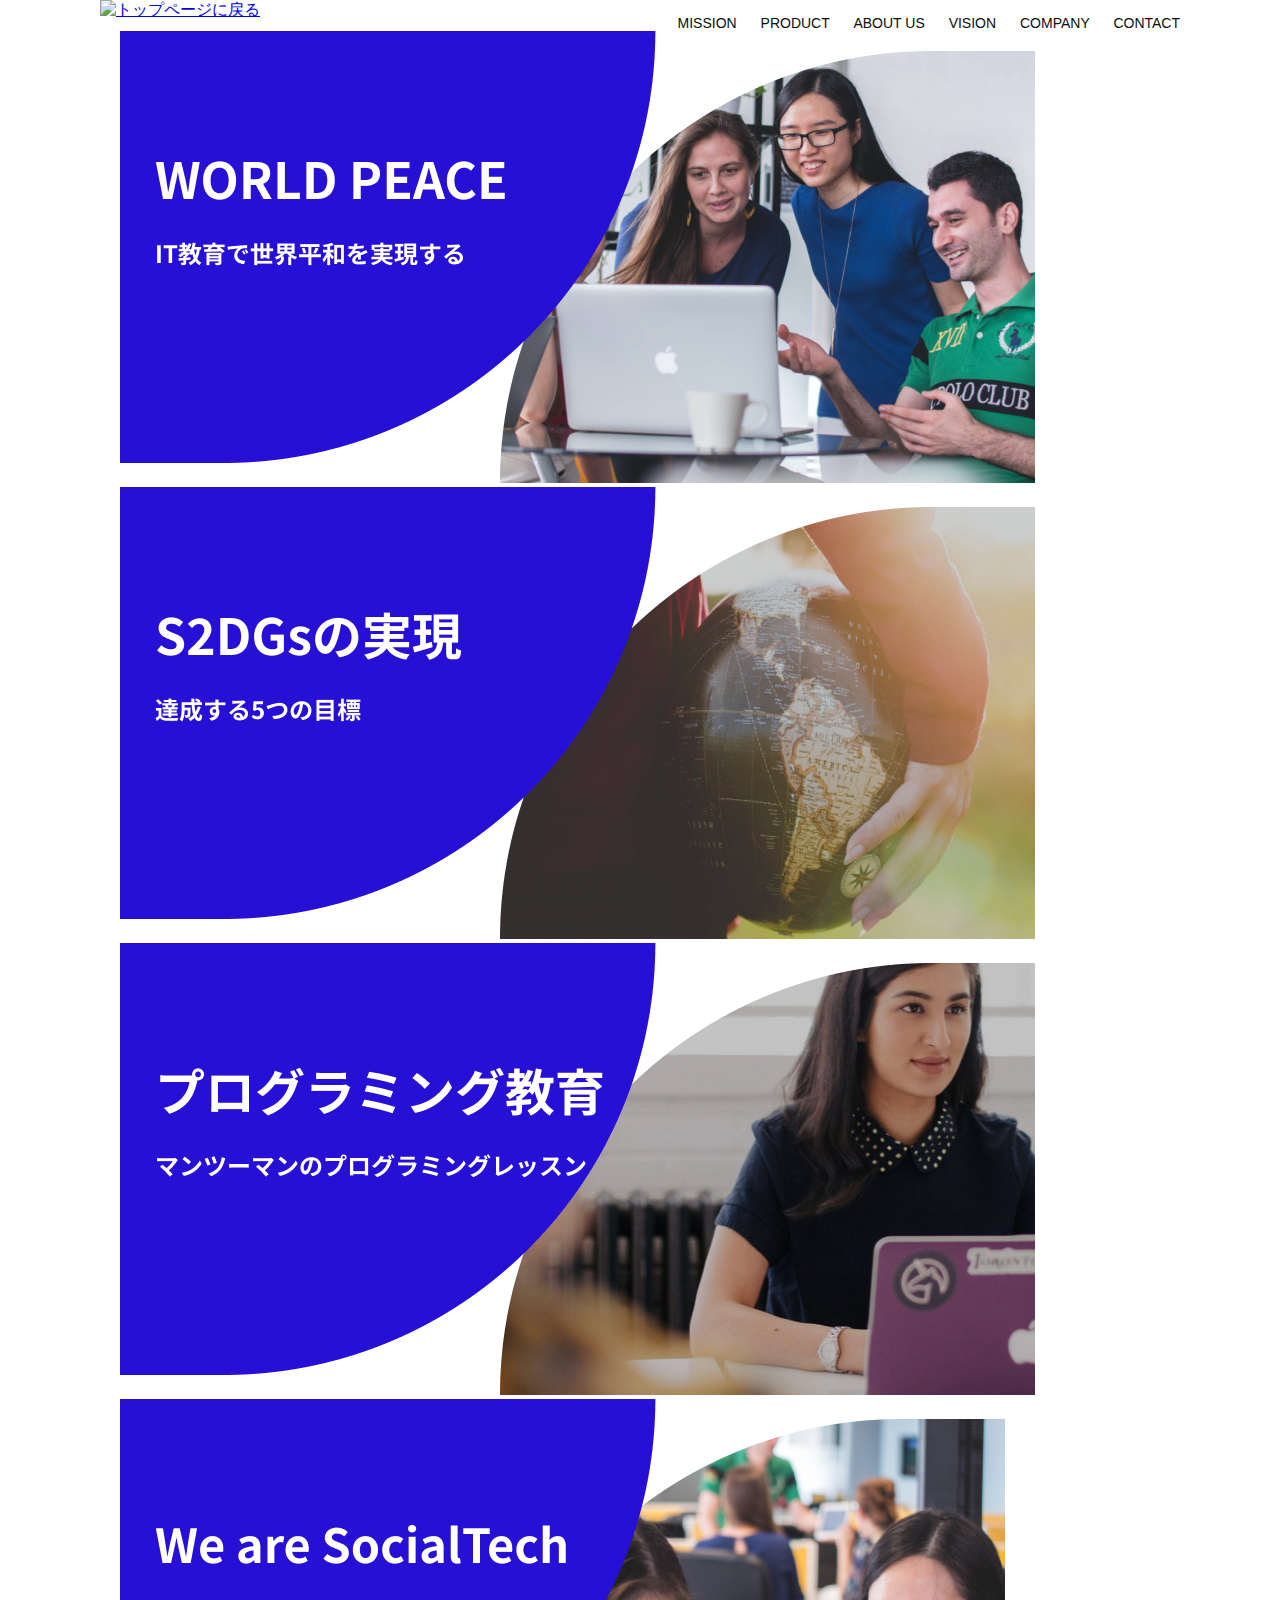
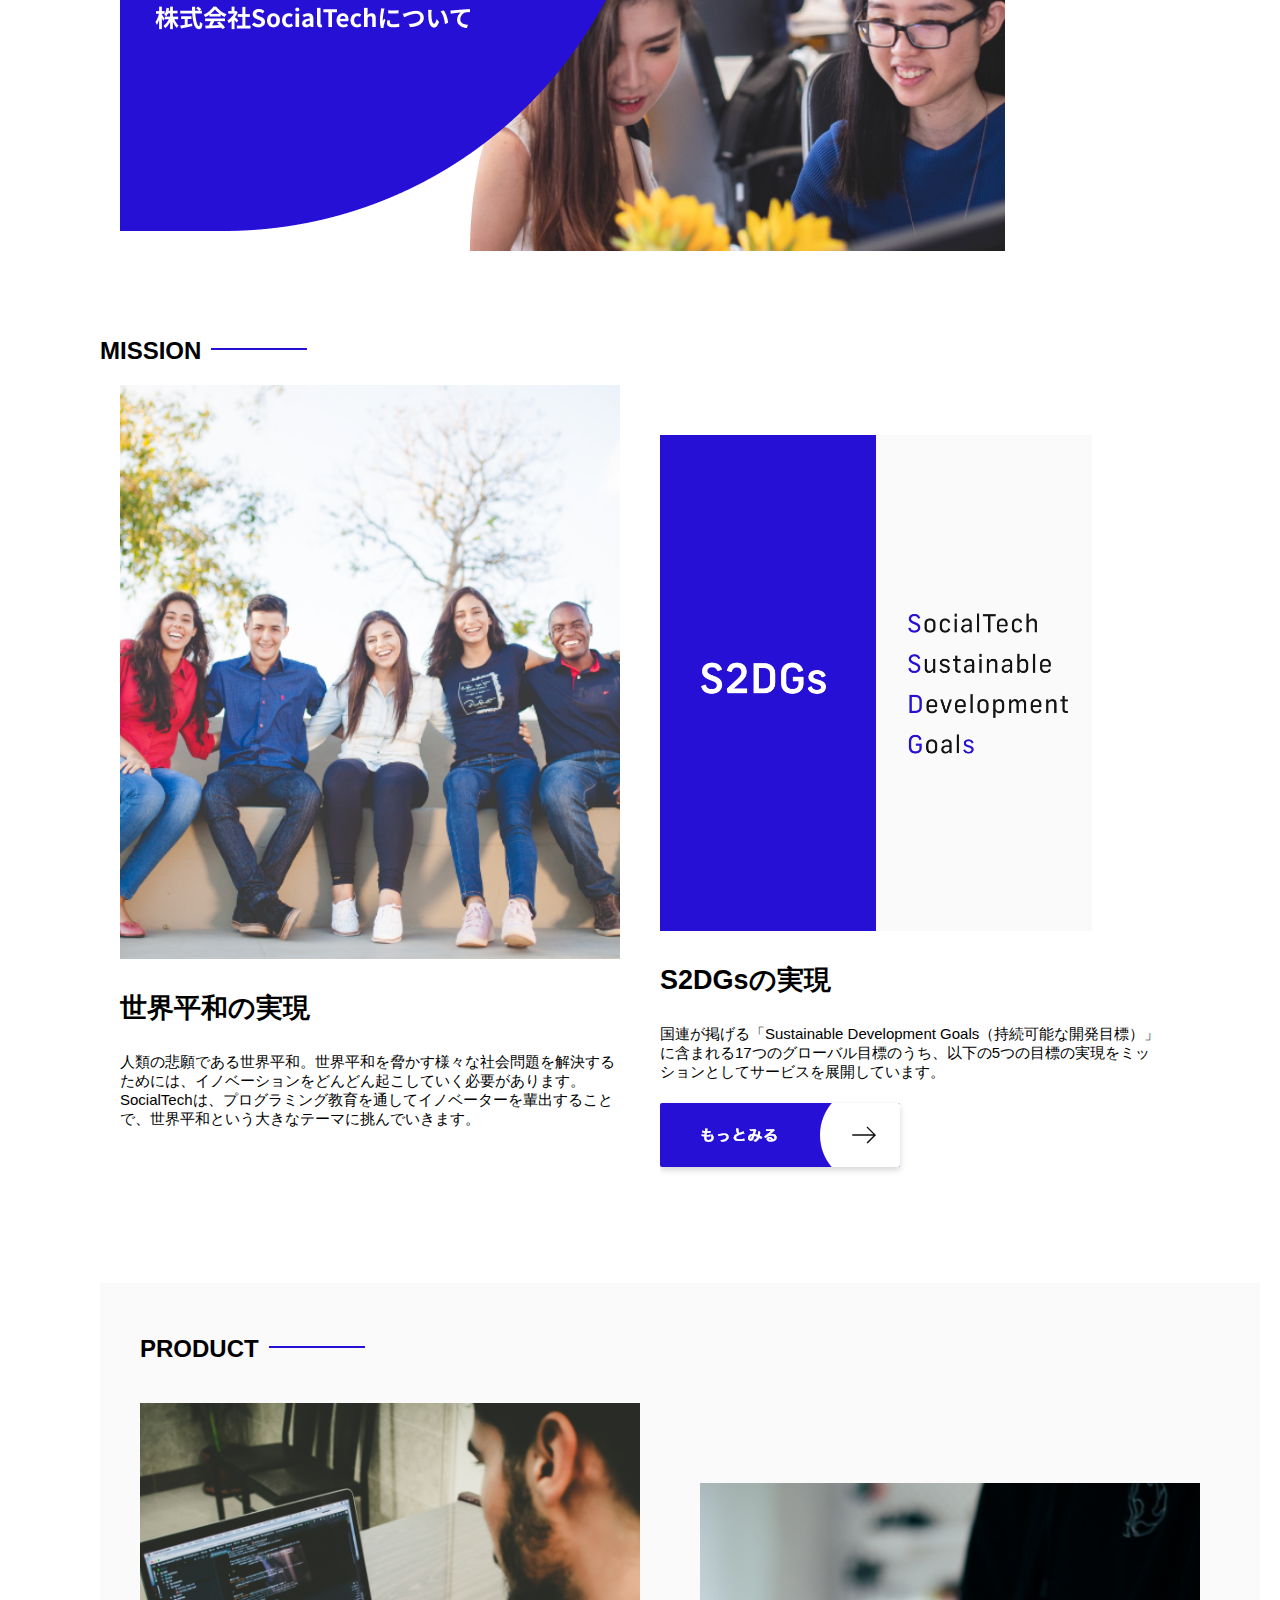
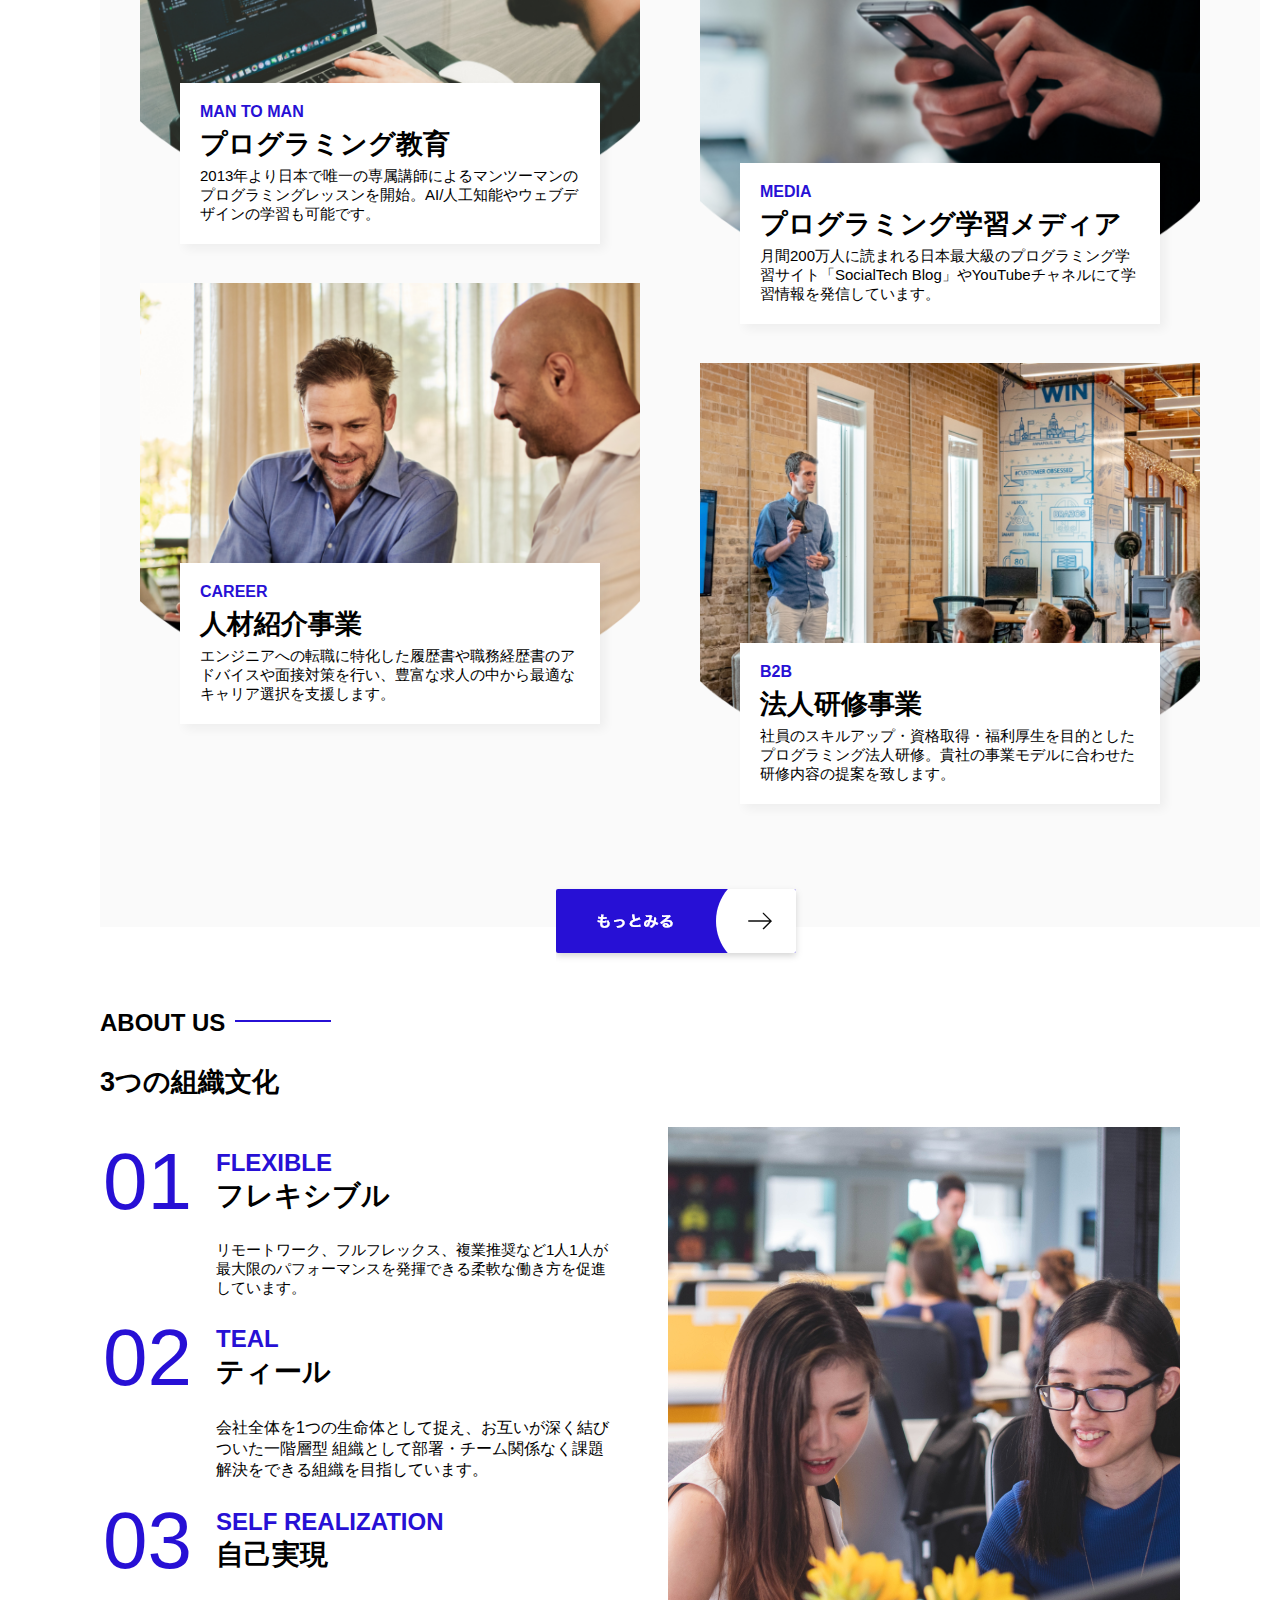
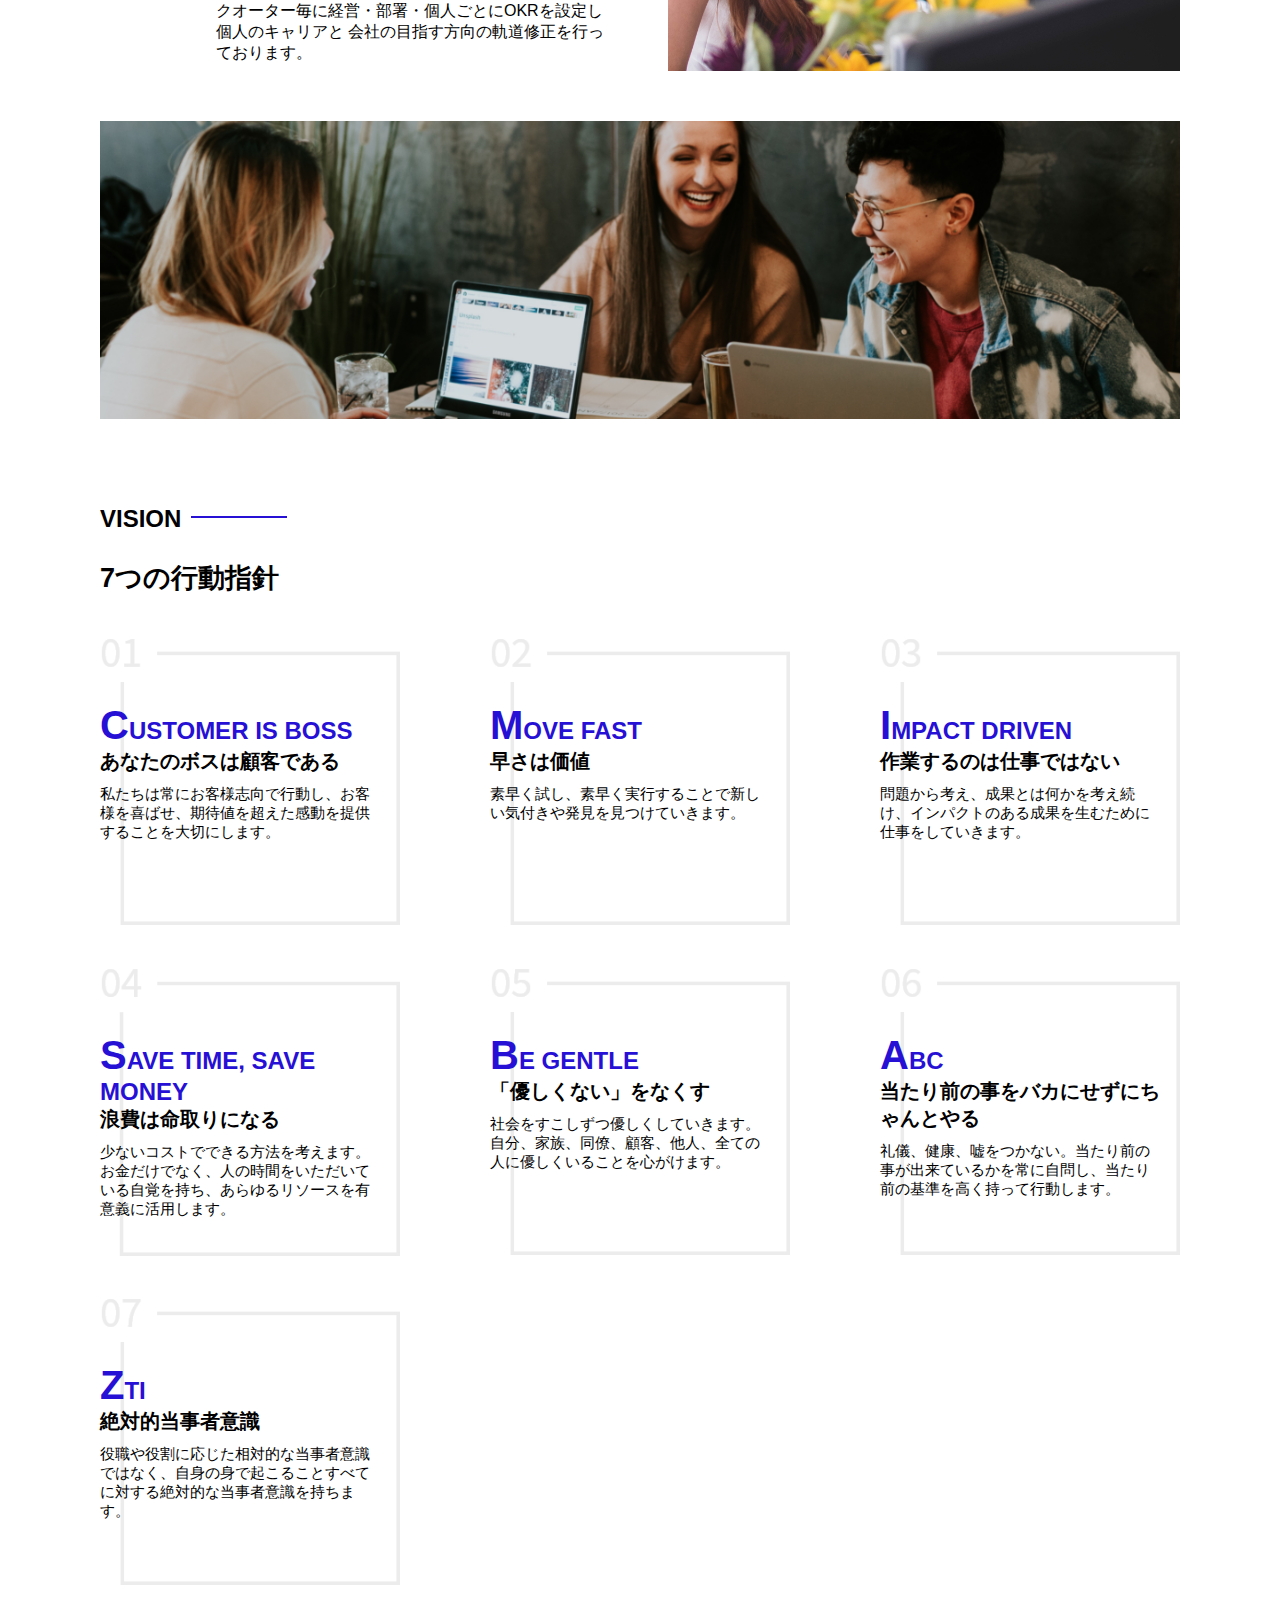
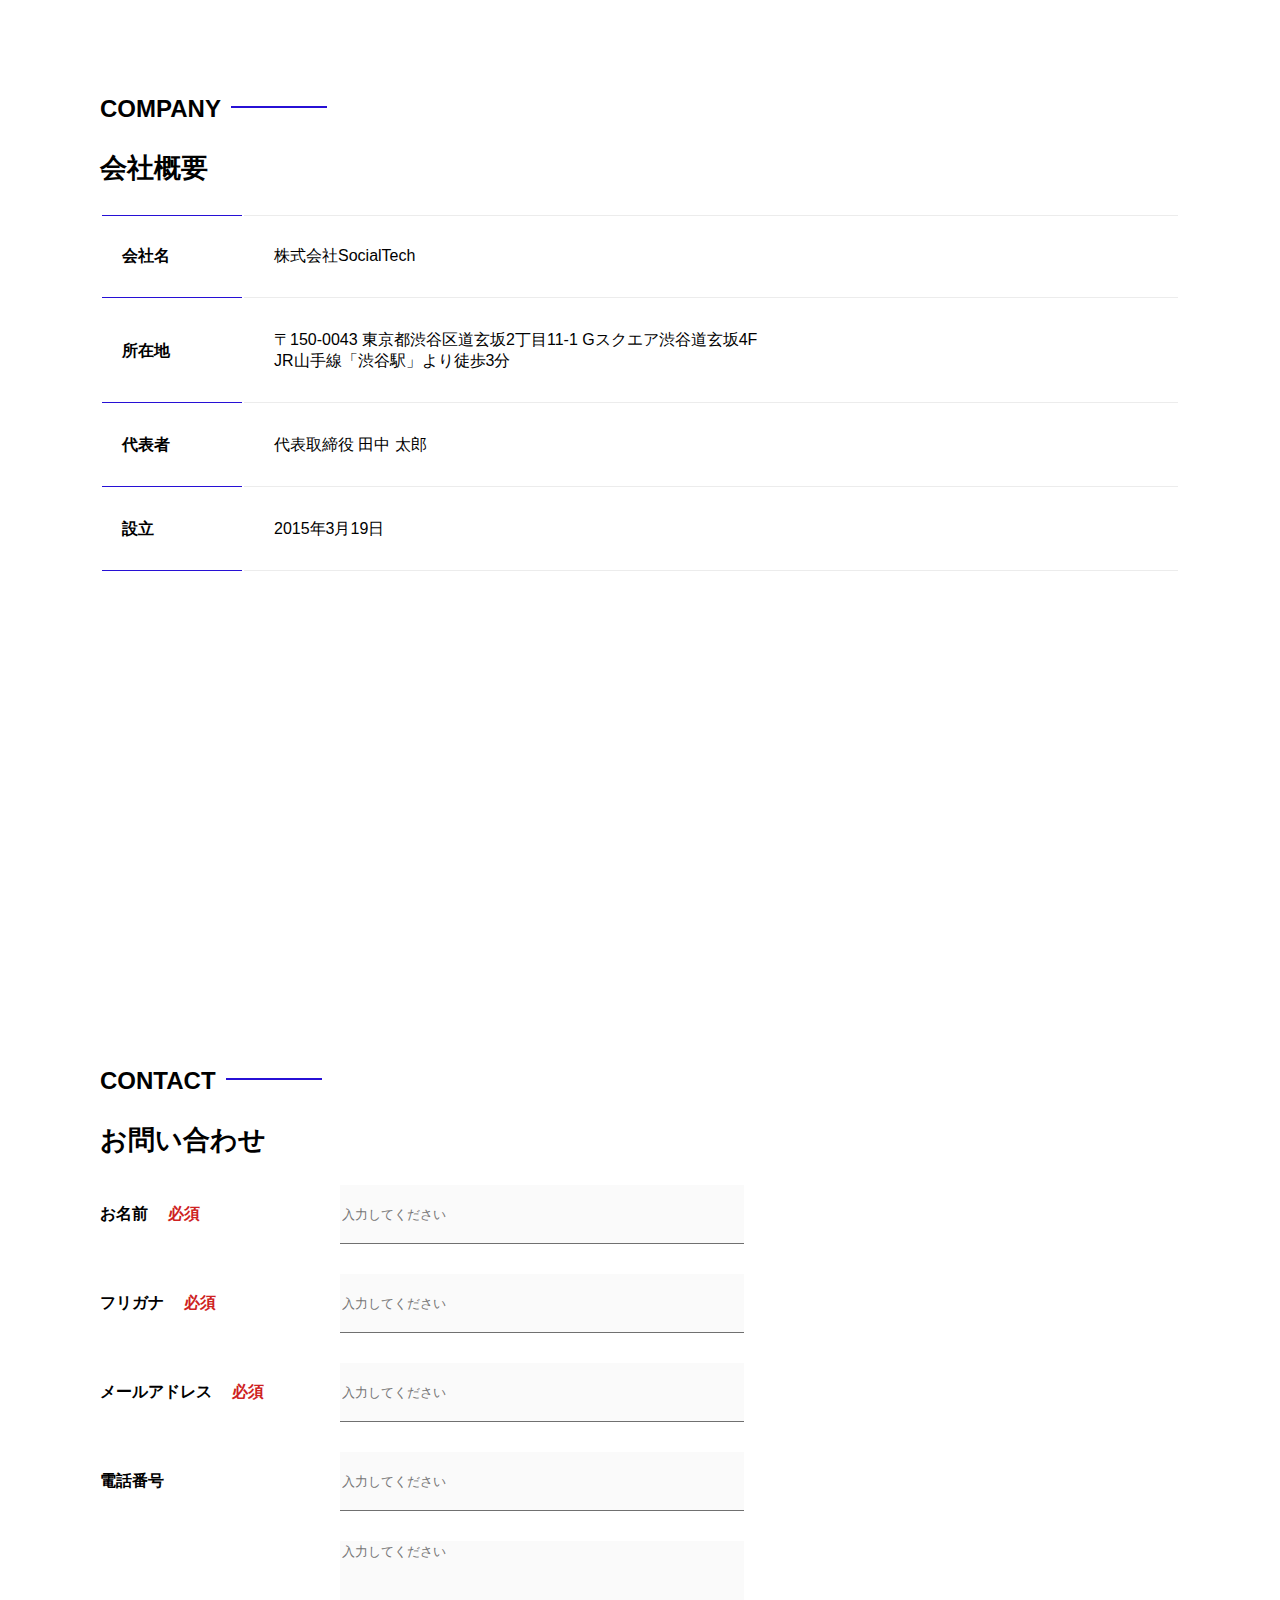
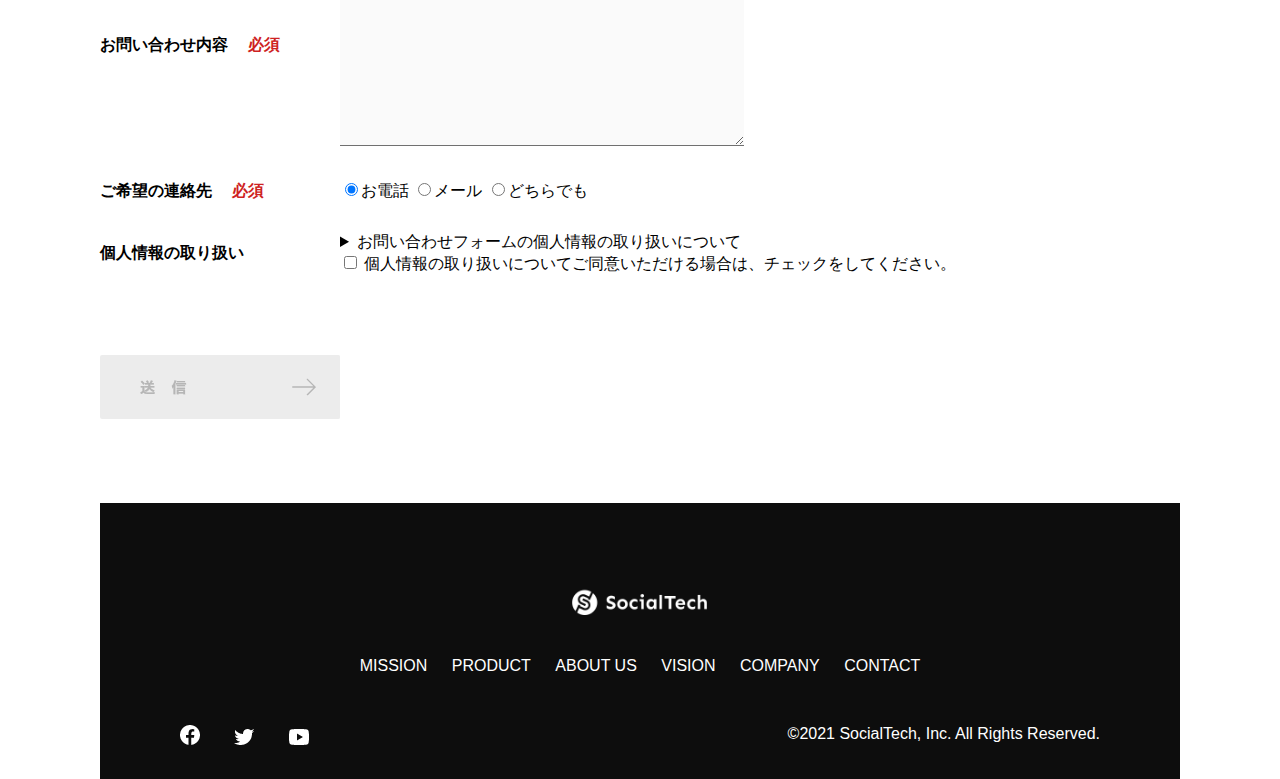
==== kadai_005/index.html @ 35e0bd0d "Add files via upload" ====
<!DOCTYPE html>
<html>

<head>
    <title>SocialTech</title>
    <meta charset="utf-8">
    <meta description="SocialTechはEdTech業界のリーディングカンパニーを目指します。">
    <meta name="viewport" content="width=device-width, initial-scale=1.0">
    <link rel="stylesheet" href="style.css">

    <!-- Add the slick-theme.css if you want default styling -->
    <link rel="stylesheet" type="text/css" href="//cdn.jsdelivr.net/npm/slick-carousel@1.8.1/slick/slick.css"/>
    <!-- Add the slick-theme.css if you want default styling -->
    <link rel="stylesheet" type="text/css" href="//cdn.jsdelivr.net/npm/slick-carousel@1.8.1/slick/slick-theme.css"/>
</head>

<body>
    <!-- ヘッダー -->
    <header>
        <!-- ロゴ -->
        <a href="index.html" id="logo"><img src="images/logo.png" alt="トップページに戻る"></a>

        <!-- PC用ナビゲーション -->
        <nav id="nav-pc">
            <a href="mission.html">MISSION</a>
            <a href="product.html">PRODUCT</a>
            <a href="index.html#aboutus">ABOUT US</a>
            <a href="index.html#vision">VISION</a>
            <a href="index.html#company">COMPANY</a>
            <a href="index.html#contact">CONTACT</a>
        </nav>

        <!-- スマホ用メニューボタン -->
        <img id="menu-sp" src="images/button-menu.png" alt="ナビゲーションを開く"
            onclick="document.getElementById('nav-sp').style.display = 'block'">

        <!-- スマホ用ナビゲーション -->
        <nav id="nav-sp">
            <img id="close" src="images/button-close.png" alt="ナビゲーションを閉じる"
                onclick="document.getElementById('nav-sp').style.display = 'none'">
            <a id="logo-sp" href="index.html" onclick="document.getElementById('nav-sp').style.display = 'none'"><img
                    src="images/logo-sp.png" alt="トップページに戻る"></a>
            <a class="menu" href="mission.html"
                onclick="document.getElementById('nav-sp').style.display = 'none'">MISSION</a>
            <a class="menu" href="product.html"
                onclick="document.getElementById('nav-sp').style.display = 'none'">PRODUCT</a>
            <a class="menu" href="index.html#aboutus"
                onclick="document.getElementById('nav-sp').style.display = 'none'">ABOUT US</a>
            <a class="menu" href="index.html#vision"
                onclick="document.getElementById('nav-sp').style.display = 'none'">VISION</a>
            <a class="menu" href="index.html#company"
                onclick="document.getElementById('nav-sp').style.display = 'none'">COMPANY</a>
            <a class="menu" href="index.html#contact"
                onclick="document.getElementById('nav-sp').style.display = 'none'">CONTACT</a>
            <div id="sns">
                <a href="https://www.facebook.com/sejuku2013"><img src="images/button-facebook.png"
                        alt="Facebookのリンク"></a>
                <a href="https://twitter.com/samuraijuku"><img src="images/button-twitter.png" alt="Twitterのリンク"></a>
                <a href="https://www.youtube.com/channel/UCCFOQO5aDK0xXam4cUQXT8g"><img src="images/button-youtube.png"
                        alt="YouTubeのリンク"></a>
            </div>
        </nav>
    </header>
    <main>
        <article>
            <!-- メインビジュアル -->
            <section id="carousel-section">
                <div class="carousel">
                    <div>
                        <a href="index.html">
                        <img class="carouselImg" src="images/carousel1.png">
                        </a>
                    </div>
                    <div>
                        <a href="mission.html">
                        <img class="carouselImg" src="images/carousel2.png">
                        </a>
                    </div>
                    <div>
                        <a href="product.html">
                        <img class="carouselImg" src="images/carousel3.png">
                        </a>
                    </div>
                    <div>
                        <a href="index.html#company">
                        <img class="carouselImg" src="images/carousel4.png">
                        </a>
                    </div>
            </section>
            <section id="mission">
                <h2 class="index-h2">MISSION</h2>
                <div id="mission-flex">
                    <div>
                        <img id="mission-photo" src="images/index/index-mission.png" alt="屋外のベンチで写真を撮影する多国籍の仲間たち">
                        <h3>世界平和の実現</h3>
                        <p>
                            人類の悲願である世界平和。世界平和を脅かす様々な社会問題を解決するためには、イノベーションをどんどん起こしていく必要があります。SocialTechは、プログラミング教育を通してイノベーターを輩出することで、世界平和という大きなテーマに挑んでいきます。
                        </p>
                    </div>
                    <div>
                        <img id="s2dgs" src="images/index/s2dgs.png" alt="S2DGs">
                        <h3>S2DGsの実現</h3>
                        <p>国連が掲げる「Sustainable Development
                            Goals（持続可能な開発目標）」に含まれる17つのグローバル目標のうち、以下の5つの目標の実現をミッションとしてサービスを展開しています。</p>
                        <a href="mission.html">
                            <img class="button-more" src="images/button-more.png" alt="もっとみる">
                        </a>
                    </div>
                </div>
            </section>
            <!-- プロダクト -->
            <section id="product">
                <h2 class="index-h2">PRODUCT</h2>
                <div>
                    <div id="product-left">
                        <div>
                            <img class="product-photo" src="images/index/index-mantoman.png" alt="PCでコードを書く男性">
                            <div class="product-explain">
                                <span>MAN TO MAN</span>
                                <h3>プログラミング教育</h3>
                                <p>2013年より日本で唯一の専属講師によるマンツーマンのプログラミングレッスンを開始。AI/人工知能やウェブデザインの学習も可能です。</p>
                            </div>
                        </div>
                        <div>
                            <img class="product-photo" src="images/index/index-career.png" alt="笑顔で話し合う2人の男性">
                            <div class="product-explain">
                                <span>CAREER</span>
                                <h3>人材紹介事業</h3>
                                <p>エンジニアへの転職に特化した履歴書や職務経歴書のアドバイスや面接対策を行い、豊富な求人の中から最適なキャリア選択を支援します。</p>
                            </div>
                        </div>
                    </div>
                    <div id="product-right">
                        <div>
                            <img class="product-photo" src="images/index/index-media.png" alt="スマートフォンを操作する人">
                            <div class="product-explain">
                                <span>MEDIA</span>
                                <h3>プログラミング学習メディア</h3>
                                <p>月間200万人に読まれる日本最大級のプログラミング学習サイト「SocialTech
                                    Blog」やYouTubeチャネルにて学習情報を発信しています。</p>
                            </div>
                        </div>
                        <div>
                            <img class="product-photo" src="images/index/index-b2b.png" alt="講演中の男性とそれを聴く人々">
                            <div class="product-explain">
                                <span>B2B</span>
                                <h3>法人研修事業</h3>
                                <p>社員のスキルアップ・資格取得・福利厚生を目的としたプログラミング法人研修。貴社の事業モデルに合わせた研修内容の提案を致します。</p>
                            </div>
                        </div>
                    </div>
                </div>
                <div>
                    <a id="product-more" href="product.html">
                        <img class="button-more" src="images/button-more.png" alt="もっとみる">
                    </a>
                </div>
            </section>
            <!-- ABOUT US -->
            <section id="aboutus">
                <h2 class="index-h2">ABOUT US</h2>
                <h3>3つの組織文化</h3>
                <div>
                    <table class="culture-table">
                        <tr>
                            <td>
                                <span class="culture-num">01</span>
                            </td>
                            <td>
                                <span class="culture-en">FLEXIBLE</span>
                                <span class="culture-jp">フレキシブル</span>
                            </td>
                        </tr>
                        <tr>
                            <td>
                            </td>
                            <td>
                                <p class="culture-description">
                                    リモートワーク、フルフレックス、複業推奨など1人1人が最大限のパフォーマンスを発揮できる柔軟な働き方を促進しています。
                                </p>
                            </td>
                        </tr>
                        <tr>
                            <td>
                                <span class="culture-num">02</span>
                            </td>
                            <td>
                                <span class="culture-en">TEAL</span>
                                <span class="culture-jp">ティール</span>
                            </td>
                        </tr>
                        <tr>
                            <td></td>
                            <td>
                                会社全体を1つの生命体として捉え、お互いが深く結びついた一階層型
                                組織として部署・チーム関係なく課題解決をできる組織を目指しています。
                            </td>
                        </tr>
                        <tr>
                            <td>
                                <span class="culture-num">03</span>
                            </td>
                            <td>
                                <span class="culture-en">SELF REALIZATION</span>
                                <span class="culture-jp">自己実現</span>
                            </td>
                        </tr>
                        <td>
                        </td>
                        <td>
                            クオーター毎に経営・部署・個人ごとにOKRを設定し個人のキャリアと
                            会社の目指す方向の軌道修正を行っております。
                        </td>
                    </table>
                    <img class="culture-img" src="images/index/index-aboutus1.png" alt="笑顔で話し合う2人の女性">
                </div>
                <img class="culture-img2" src="images/index/index-aboutus2.png" alt="笑顔で話し合う3人の男女">
            </section>
            <!-- VISION -->
            <section id="vision">
                <h2 class="index-h2">VISION</h2>
                <h3>7つの行動指針</h3>
                <div>
                    <div class="vision-box">
                        <img src="images/index/vision-01.png" alt="01">
                        <span>
                            <h4>CUSTOMER IS BOSS</h4>
                            <h5>あなたのボスは顧客である</h5>
                            <p>私たちは常にお客様志向で行動し、お客様を喜ばせ、期待値を超えた感動を提供することを大切にします。</p>
                        </span>
                    </div>
                    <div class="vision-box">
                        <img src="images/index/vision-02.png" alt="02">
                        <span>
                            <h4>MOVE FAST</h4>
                            <h5>早さは価値</h5>
                            <p>素早く試し、素早く実行することで新しい気付きや発見を見つけていきます。</p>
                        </span>
                    </div>
                    <div class="vision-box">
                        <img src="images/index/vision-03.png" alt="03">
                        <span>
                            <h4>IMPACT DRIVEN</h4>
                            <h5>作業するのは仕事ではない</h5>
                            <p>問題から考え、成果とは何かを考え続け、インパクトのある成果を生むために仕事をしていきます。</p>
                        </span>
                    </div>
                    <div class="vision-box">
                        <img src="images/index//vision-04.png" alt="04">
                        <span>
                            <h4>SAVE TIME, SAVE MONEY</h4>
                            <h5>浪費は命取りになる</h5>
                            <p>少ないコストでできる方法を考えます。お金だけでなく、人の時間をいただいている自覚を持ち、あらゆるリソースを有意義に活用します。</p>
                        </span>

                    </div>
                    <div class="vision-box">
                        <img src="images/index/vision-05.png" alt="05">
                        <span>
                            <h4>BE GENTLE</h4>
                            <h5>「優しくない」をなくす</h5>
                            <p>社会をすこしずつ優しくしていきます。自分、家族、同僚、顧客、他人、全ての人に優しくいることを心がけます。</p>
                        </span>
                    </div>
                    <div class="vision-box">
                        <img src="images/index/vision-06.png" alt="06">
                        <span>
                            <h4>ABC</h4>
                            <h5>当たり前の事をバカにせずにちゃんとやる</h5>
                            <p>礼儀、健康、嘘をつかない。当たり前の事が出来ているかを常に自問し、当たり前の基準を高く持って行動します。</p>
                        </span>
                    </div>
                    <div class="vision-box">
                        <img src="images/index/vision-07.png" alt="07">
                        <span>
                            <h4>ZTI</h4>
                            <h5>絶対的当事者意識</h5>
                            <p>役職や役割に応じた相対的な当事者意識ではなく、自身の身で起こることすべてに対する絶対的な当事者意識を持ちます。</p>
                        </span>
                    </div>
                </div>
            </section>
            <!-- COMPANY -->
            <section id="company">
                <h2 class="index-h2">COMPANY</h2>
                <h3>会社概要</h3>
                <table id="company-table">
                    <tr>
                        <th class="tableheader-first">会社名</th>
                        <td class="cell-first">株式会社SocialTech</td>
                    </tr>
                    <tr>
                        <th class="tableheader">所在地</th>
                        <td class="cell">〒150-0043 東京都渋谷区道玄坂2丁目11-1 Gスクエア渋谷道玄坂4F<br>JR山手線「渋谷駅」より徒歩3分</td>
                    </tr>
                    <tr>
                        <th class="tableheader">代表者</th>
                        <td class="cell">代表取締役 田中 太郎</td>
                    </tr>
                    <tr>
                        <th class="tableheader">設立</th>
                        <td class="cell">2015年3月19日</td>
                    </tr>
                </table>
                <iframe
                    src="https://www.google.com/maps/embed?pb=!1m18!1m12!1m3!1d3241.7759544892483!2d139.69399665123464!3d35.65789123876098!2m3!1f0!2f0!3f0!3m2!1i1024!2i768!4f13.1!3m3!1m2!1s0x60188caa0042e8d1%3A0xba130bea826a7aa2!2z44CSMTUwLTAwNDMg5p2x5Lqs6YO95riL6LC35Yy66YGT546E5Z2C77yS5LiB55uu77yR77yR4oiS77yR!5e0!3m2!1sja!2sjp!4v1636872991912!5m2!1sja!2sjp"
                    style="border:0;" allowfullscreen="" loading="lazy">
                </iframe>
            </section>
            <!-- お問い合わせフォーム -->
            <section id="contact">
                <h2 class="index-h2">CONTACT</h2>
                <h3>お問い合わせ</h3>
                <!-- STATIC FORMSのフォームタグ -->
                <form id="form">
                    <input type="text" name="honeypot" style="display:none">
                    <!-- STATIC FORMSのアクセスキー -->
                    <input type="hidden" name="accessKey" value="d29ca31f-d888-44c3-9074-99ca36ebc08d">
                    <!--メールのタイトル-->
                    <input type="hidden" name="subject" value="お問い合わせフォーム">
                    <!--送信先のメールアドレスをvalueに設定する-->
                    <input type="hidden" name="replyTo" value="">
                    <!--redirectToのURLは公開後ののURLへリンクする-->
                    <input type="hidden" name="redirectTo" value="">

                    <div>
                        <div class="contact-heading">
                            <label class="contact-label">お名前<span class="contact-span">必須</span></label>
                        </div>
                        <div class="contact-form">
                            <input id="name" type="text" name="name" placeholder="入力してください" class="contact-textbox">
                        </div>
                    </div>
                    <div>
                        <div class="contact-heading">
                            <label class="contact-label">フリガナ<span class="contact-span">必須</span></label>
                        </div>
                        <div>
                            <input id="furigana" type="text" name="hurigana" placeholder="入力してください" class="contact-textbox">
                        </div>
                    </div>
                    <div>
                        <div class="contact-heading">
                            <label class="contact-label">メールアドレス<span class="contact-span">必須</span></label>
                        </div>
                        <div>
                            <input id="email" type="text" name="email" placeholder="入力してください" class="contact-textbox">
                        </div>
                    </div>
                    <div>
                        <div class="contact-heading">
                            <label class="contact-label">電話番号</label>
                        </div>
                        <div>
                            <input id="tel" type="text" name="tel" placeholder="入力してください" class="contact-textbox">
                        </div>
                    </div>
                    <div>
                        <div class="contact-heading">
                            <label class="contact-label">お問い合わせ内容<span class="contact-span">必須</span></label>
                        </div>
                        <div>
                            <textarea id="message" class="contact-textarea " placeholder="入力してください" name="message"></textarea>
                        </div>
                    </div>
                    <div>
                        <div class="contact-heading">
                            <label class="contact-label">ご希望の連絡先<span class="contact-span">必須</span></label>
                        </div>
                        <div>
                            <input class="radiobutton" type="radio" value="tel" name="contact"
                                checked><label>お電話</label>
                            <input class="radiobutton" type="radio" value="mail" name="contact"><label>メール</label>
                            <input class="radiobutton" type="radio" value="both" name="contact"><label>どちらでも</label>
                        </div>
                    </div>
                    <div>
                        <div class="contact-heading">
                            <label class="contact-label">個人情報の取り扱い</label>
                        </div>
                        <div>
                            <details>
                                <summary>お問い合わせフォームの個人情報の取り扱いについて</summary>
                                <div>
                                    <span>１．組織の名称又は氏名</span><br>
                                    株式会社SocialTech<br><br>
                                    <span>２．個人情報保護管理者（若しくはその代理人）の氏名又は職名、所属及び連絡先
                                        鈴木 一郎 コーポレート部</span><br>
                                    メールアドレス：support@socialtech.net<br>
                                    TEL：03-xxxx-xxxx<br>
                                    <span>３．個人情報の利用目的</span><br>
                                    ・本サービス及び本サービスに関連する情報の提供又はそれらに関する連絡のため<br>
                                    ・ユーザーの本人確認のため<br>
                                    ・当社サービスのご案内のため<br>
                                    ・当社の商品等の広告または宣伝（電子メールによるものを含むものとします。）<br><br>
                                    <span>４．個人情報の取り扱い業務の委託</span><br>
                                    個人情報の取扱業務の全部または一部を外部に業務委託する場合があります。<br>
                                    その際、弊社は、個人情報を適切に保護できる管理体制を敷き実行していることを条件として<br>
                                    委託先を厳選したうえで、機密保持契約を委託先と締結し、お客様の個人情報を厳密に管理させます。<br><br>
                                    <span>５．個人情報の開示等の請求</span><br>
                                    お客様は、弊社に対してご自身の個人情報の開示等（利用目的の通知、開示、内容の訂正・追加・削除、利用の停止または消去、第三者への提供の停止）に関して、当社問合わせ窓口に申し出ることができます。<br>
                                    その際、弊社はお客様ご本人を確認させていただいたうえで、合理的な期間内に対応いたします。<br><br>
                                    なお、個人情報に関する弊社問合わせ先は、次の通りです。<br><br>
                                    株式会社SocialTech　個人情報問合せ窓口<br>
                                    〒150-0043　東京都渋谷区道玄坂2丁目11-1 Ｇスクエア渋谷道玄坂 4F<br>
                                    メールアドレス：support@socialtech.net　TEL：03-xxxx-xxxx<br><br>
                                    <span>６．個人情報を提供されることの任意性について</span><br><br>
                                    お客様がご自身の個人情報を弊社に提供されるか否かは、お客様のご判断によりますが、もしご提供されない場合には、適切なサービスが提供できない場合がありますので予めご了承ください。
                                </div>
                            </details>
                            <input id="agree" type="checkbox" name="agree">
                            <span>個人情報の取り扱いについてご同意いただける場合は、チェックをしてください。</span>
                        </div>
                    </div>
                    <input id="submit" type="image" src="images/button-submit.png" alt="送信する">
                </form>
            </section>
        </article>
        <footer>
            <div id="footer-logo">
                <img src="images/logo-sp.png" alt="SocialTech">
            </div>
            <div id="footer-link">
                <a href="mission.html">MISSION</a>
                <a href="product.html">PRODUCT</a>
                <a href="index.html#aboutus">ABOUT US</a>
                <a href="index.html#vision">VISION</a>
                <a href="index.html#company">COMPANY</a>
                <a href="index.html#contact">CONTACT</a>
            </div>
            <div id="sns-footer">
                <a href="https://www.facebook.com/sejuku2013"><img src="images/button-facebook.png"
                        alt="Facebookのリンク"></a>
                <a href="https://twitter.com/samuraijuku"><img src="images/button-twitter.png" alt="Twitterのリンク"></a>
                <a href="https://www.youtube.com/channel/UCCFOQO5aDK0xXam4cUQXT8g"><img src="images/button-youtube.png"
                        alt="YouTubeのリンク"></a>
                <span id="copyright">&copy;2021 SocialTech, Inc. All Rights Reserved. </span>
            </div>
        </footer>
    </main>
    <script src="https://code.jquery.com/jquery-3.7.1.min.js" integrity="sha256-/JqT3SQfawRcv/BIHPThkBvs0OEvtFFmqPF/lYI/Cxo=" crossorigin="anonymous"></script>
    <!--a link of slick to the JavaScript-->
    <script type="text/javascript" src="//cdn.jsdelivr.net/npm/slick-carousel@1.8.1/slick/slick.min.js"></script>
    <script src="scripts.js"></script>
</body>

</html>
---- kadai_005/style.css ----
/* PC、スマホ共通スタイル */
body {
    font-family: "Source Sans Pro", "Hiragino Kaku Gothic ProN", Meiryo, Arial,
        sans-serif;
}

p {
    font-size: 15px;
}

.arrow-right {
    color: #2710d5;
}

#submit {
    margin-top: 50px;
}

/*================
 PC用のスタイル
=================*/
@media screen and (min-width: 768px) {

    /*setting for carousel-PC===*/
    .carousel {
        width: 885ps;
        margin-left: 20px;
    }
    .carousel {
        widthImg: 885px;

    }
    /* 横幅設定 */
    body {
        max-width: 1080px;
        min-width: 900px;
        margin: 0 auto 0 auto;
    }

    /* ヘッダー */
    header {
        display: flex;
        justify-content: space-between;
    }

    /* ナビゲーションのレイアウト */
    #nav-pc {
        text-align: right;
        font-size: 14px;
        padding-top: 15px;
    }

    /* ナビゲーションのリンクの装飾設定 */
    #nav-pc > a {
        text-decoration: none;
        margin-left: 20px;
    }
    #nav-pc > a:link {
        color: #0d0d0d;
    }
    #nav-pc > a:visited {
        color: #0d0d0d;
    }
    #nav-pc > a:hover {
        color: #0d0d0d;
        text-decoration: underline;
    }
    #nav-pc > a:active {
        color: #0d0d0d;
    }

    /* スマホ用ナビを非表示 */
    #nav-sp,
    #menu-sp {
        display: none;
    }

    /* メインビジュアル*/
    #main-visual {
        position: relative;
        height: 400px;
    }
    #main-message {
        position: absolute;
        top: 0;
        left: 0;
        background-color: #2710d5;
        color: #ffffff;
        border-radius: 0 0 476px 0;
        max-width: 620px;
        height: 100%;
        width: 100%;
        z-index: 11;
    }
    #main-message > h1 {
        font-size: 60px;
        font-weight: bold;
        margin: 100px 0 0 50px;
    }

    #main-message > p {
        font-size: 28px;
        margin: 0 0 0 50px;
    }
    #main-visual > img {
        max-width: 620px;
        border-radius: 476px 0 0 0;
        position: absolute;
        top: 0;
        right: 0;
        z-index: 10;
    }

    /*見出し*/
    h2 {
        margin: 40px 0 0 0;
    }

    h2::after {
        content: url("images/line.png");
        margin-left: 10px;
    }

    h3 {
        font-size: 27px;
    }

    /* ミッション */
    #mission {
        margin: 80px auto 80px auto;
        width: 100%;
    }

    #mission-flex {
        width: 100%;
        display: flex;
    }

    #mission-flex > div {
        width: 50%;
        margin: 20px;
    }

    #mission-photo {
        width: 100%;
    }

    #s2dgs {
        margin-top: 50px;
    }

    /* プロダクト */
    #product {
        background-color: #fafafa;
        width: 100%;
        margin: 80px 0 80px 0;
        padding: 10px 40px 0px 40px;
    }

    /* 外枠 */
    #product > div {
        margin-top: 40px;
        display: flex;
    }

    /* 左のカラム */
    #product-left {
        width: 50%;
        margin-right: 20px;
    }

    /* 右のカラム */
    #product-right {
        width: 50%;
        margin-left: 20px;
        margin-top: 80px;
    }

    /* 写真＋説明の枠 */
    #product-left > div {
        position: relative;
        height: 480px;
        margin-right: 20px;
    }
    #product-right > div {
        position: relative;
        height: 480px;
        margin-right: 20px;
    }

    /* 写真*/
    .product-photo {
        width: 100%;
    }

    /* 説明文の枠 */
    .product-explain {
        background-color: #ffffff;
        position: absolute;
        left: 0;
        top: 280px;
        margin: 0 40px 0 40px;
        padding: 20px;
        box-shadow: 5px 5px 10px rgba(0, 0, 0, 0.05);
    }

    /* 説明文の英語 */
    .product-explain > span {
        color: #2710d5;
        font-weight: bold;
        font-size: 16px;
        margin: 0px;
    }

    /* 説明文の見出し */
    .product-explain > h3 {
        margin: 5px 0 5px 0;
    }

    /* 説明文 */
    .product-explain > p {
        margin: 0;
    }

    /* もっと見るボタン */
    #product-more {
        margin: 0 auto -42px auto;
    }

    /* ABOUT US */
    #aboutus {
        margin: 80px auto 80px auto;
    }

    /* ３つの組織文化と写真を入れる枠 */
    #aboutus > div {
        display: flex;
    }

    /* 写真 */
    .culture-img {
        width: 100%;
        align-self: flex-start;
    }

    .culture-img2 {
        margin-top: 50px;
        width: 100%;
    }

    /* 3つの組織文化の表 */
    .culture-table {
        margin-right: 50px;
    }

    /* 番号 */
    .culture-num {
        font-size: 80px;
        color: #2710d5;
        margin: 0 20px 0 0;
    }

    /* 組織文化英語 */
    .culture-en {
        color: #2710d5;
        font-weight: bold;
        font-size: 24px;
        display: block;
    }

    /* 組織文化日本語 */
    .culture-jp {
        font-size: 28px;
        font-weight: bold;
    }

    /* 説明文 */
    .culture-description {
        margin: 0;
    }

    /* ビジョン */
    #vision {
        margin: 80px auto 80px auto;
    }

    /* セクション内の外枠*/
    #vision > div {
        width: 100%;
        display: flex;
        justify-content: space-between;
        flex-wrap: wrap;
    }

    /*7つの行動指針の枠*/
    .vision-box {
        width: 300px;
        height: 300px;
        margin-bottom: 30px;
        position: relative;
    }

    .vision-box > img {
        width: 100%;
        height: auto;
        position: absolute;
        top: 0;
        left: 0;
        z-index: 30;
    }

    .vision-box > span {
        position: absolute;
        top: 0;
        left: 0;
        z-index: 31;
        margin-right: 20px;
    }

    .vision-box > span > h4 {
        color: #2710d5;
        font-size: 24px;
        margin: 80px 0 0 0;
    }

    .vision-box > span > h4::first-letter {
        font-size: 40px;
    }

    .vision-box > span > h5 {
        font-size: 20px;
        margin: 0 0 0 0;
    }

    .vision-box > span > p {
        margin: 10px 0 0 0;
    }

    /*会社概要*/
    #company {
        margin: 80px auto 80px auto;
    }

    #company-table {
        width: 100%;
    }

    .tableheader {
        text-align: left;
        padding: 20px;
        border-bottom-color: #2710d5;
        border-bottom-width: 1px;
        border-bottom-style: solid;
        width: 100px;
    }

    .tableheader-first {
        text-align: left;
        padding: 20px;
        border-bottom-color: #2710d5;
        border-bottom-width: 1px;
        border-bottom-style: solid;
        border-top-color: #2710d5;
        border-top-width: 1px;
        border-top-style: solid;
        width: 100px;
    }

    .cell {
        padding: 30px;
        border-bottom-color: #ececec;
        border-bottom-width: 1px;
        border-bottom-style: solid;
    }
    .cell-first {
        padding: 30px;
        border-bottom-color: #ececec;
        border-bottom-width: 1px;
        border-bottom-style: solid;
        border-top-color: #ececec;
        border-top-width: 1px;
        border-top-style: solid;
    }

    #company > iframe {
        width: 100%;
        height: 368px;
        margin-top: 40px;
    }

    /* お問い合わせ */
    #contact {
        margin: 80px auto 80px auto;
    }

    /* 外枠 */
    #contact > form > div {
        display: flex;
        flex-direction: row;
        flex-wrap: wrap;
        padding-bottom: 30px;
    }

    /* 左列　見出し */
    .contact-heading {
        width: 240px;
        align-self: center;
    }
    /* 見出しのラベル */
    .contact-label {
        width: 200px;
        font-weight: bold;
    }
    /* 必須 */
    .contact-span {
        color: #ce2222;
        margin: 0 0 0 20px;
        font-weight: bold;
    }
    /* テキストボックス */
    .contact-textbox {
        border-top: 0px;
        border-left: 0px;
        border-right: 0px;
        border-bottom-width: 1px;
        border-bottom-color: #707070;
        border-style: solid;
        background-color: #fafafa;
        height: 56px;
        width: 400px;
    }

    /* お問い合わせ内容のテキストエリア */
    .contact-textarea {
        border-top: 0px;
        border-left: 0px;
        border-right: 0px;
        border-bottom-width: 1px;
        border-bottom-color: #707070;
        background-color: #fafafa;
        width: 400px;
        height: 200px;
    }

    /* 個人情報の取り扱い */
    details {
        width: 700px;
    }
    details > div {
        background-color: #fafafa;
        padding: 20px;
    }

    details > span {
        font-weight: bold;
    }

    /* フッター */
    footer {
        background-color: #0d0d0d;
        text-align: center;
        padding: 80px 80px 30px 80px;
    }

    #footer-logo {
        margin-bottom: 30px;
    }

    #footer-link {
        margin-bottom: 50px;
    }
    #footer-link > a {
        text-decoration: none;
        margin: 10px;
    }
    #footer-link > a:link {
        color: #ffffff;
    }
    #footer-link > a:visited {
        color: #ffffff;
    }
    #footer-link > a:hover {
        color: #ffffff;
        text-decoration: underline;
    }
    #footer-link > a:active {
        color: #ffffff;
    }

    #sns-footer {
        text-align: left;
        width: 100%;
    }
    #sns-footer > a {
        margin-right: 30px;
    }

    #copyright {
        color: #ffffff;
        text-align: right;
        float: right;
    }

    /* mission.html用スタイル */
    /* ミッションのメインビジュアル */
    #mission-main {
        height: 496px;
        width: 100%;
        background-image: url("images/mission/mission-main.png");
        background-repeat: no-repeat;
        background-position-y: center;
    }

    #mission-title {
        background-color: #2710d5;
        width: 368px;
        color: #ffffff;
        height: 496px;
        border-radius: 0 248px 248px 0;
        position: relative;
    }
    #mission-title > h1 {
        position: absolute;
        top: 0;
        left: 100px;
        font-size: 80px;
    }

    #mission-title > span {
        position: absolute;
        top: 200px;
        left: 100px;
        font-size: 26px;
    }

    #mission-title > div {
        position: absolute;
        top: 350px;
        left: 100px;
        font-size: 16px;
    }

    #mission-s2dgs {
        width: 100%;
        margin: 20px;
    }

    .mission-h2 {
        color: #2710d5;
        font-size: 40px;
    }

    .mission-h2::after {
        content: none;
    }

    #mission-5goals {
        margin: 20px;
        display: flex;
    }
    #mission-5goals > div {
        flex-grow: 1;
    }

    #mission-5goals > div > div {
        margin-bottom: 40px;
    }

    .fivegoals-image-right {
        float: right;
        margin: 20px;
    }

    .fivegoals-image-left {
        float: left;
        margin: 20px;
    }

    .fivegoals-number {
        color: #2710d5;
        font-size: 48px;
        font-weight: bold;
        margin: 0;
    }

    .fivegoals-h3 {
        font-size: 28px;
        margin: 0;
    }
    .fivegoals-p {
        margin: 0;
    }

    /* プロダクトページ */
    #product-main {
        height: 496px;
        width: 100%;
        background-image: url("images/product/product-main.png");
        background-repeat: no-repeat;
        background-position-y: center;
    }

    #product-title {
        background-color: #2710d5;
        width: 368px;
        color: #ffffff;
        height: 496px;
        border-radius: 0 248px 248px 0;
        position: relative;
    }
    #product-title > h1 {
        position: absolute;
        top: 0;
        left: 100px;
        font-size: 80px;
    }

    #product-title > span {
        position: absolute;
        top: 200px;
        left: 100px;
        font-size: 26px;
    }

    #product-title > div {
        position: absolute;
        top: 350px;
        left: 100px;
        font-size: 16px;
    }

    /* セクション1 */
    .product-section1 {
        position: relative;
        margin: 20px;
        height: 340px;
    }

    .product-section1 > img {
        position: absolute;
        top: 0;
        left: 0;
        width: 450px;
        margin: 0 40px 30px 0;
        border-radius: 0 432px 0 0;
    }

    .product-section1 > div {
        position: absolute;
        top: 0;
        left: 480px;
    }

    /*セクション２*/

    .product-section2 {
        position: relative;
        margin: 20px;
        height: 340px;
    }

    .product-section2 > img {
        position: absolute;
        top: 0;
        right: 0;
        width: 450px;
        margin: 0 0 30px 40px;
        border-radius: 432px 0 0 0;
    }

    .product-section2 > div {
        width: 500px;
        position: absolute;
        top: 0;
        left: 0;
    }

    .product-h2 {
        color: #2710d5;
        font-size: 24px;
        margin: 0;
    }

    .product-h3 {
        font-size: 28px;
        margin: 0;
    }
}

/*====================
 スマートフォン用のスタイル
=====================*/
@media screen and (max-width: 767px) {
    /*Setting for Carousel-SP*/
    .carousel {
        width: 375px;
        margin: 0 auto 0 auto;
    }

    .carouselImg {
        width: 375px;
    }
    
    body {
        min-width: 375px;
        margin: 0;
    }

    /* PC用ナビゲーション非表示 */
    #nav-pc {
        display: none;
    }

    /* ハンバーガーメニュー */
    #menu-sp {
        position: absolute;
        top: 0px;
        right: 0px;
    }

    /* スマホ用ナビゲーションの表示切替*/
    /* 初期状態、レイアウトと非表示設定 */
    #nav-sp {
        background-color: #2710d5;
        position: absolute;
        left: 0;
        top: 0;
        height: 100%;
        width: 100%;
        display: none;
        z-index: 100;
    }

    /* ×ボタン */
    #close {
        position: absolute;
        top: 20px;
        right: 20px;
    }

    /* ナビゲーションメニュー用ロゴ */
    #logo-sp {
        margin: 80px 0 30px 20px;
    }

    /* ナビゲーションのリンクの装飾設定 */
    #nav-sp > a {
        display: block;
    }

    #nav-sp > a:link {
        color: #ffffff;
    }
    #nav-sp > a:visited {
        color: #ffffff;
    }
    #nav-sp > a:hover {
        color: #ffffff;
        text-decoration: underline;
    }
    #nav-sp > a:active {
        color: #ffffff;
    }

    #nav-sp > .menu {
        text-decoration: none;
        display: block;
        margin: 0 20px 0 20px;
        height: 44px;
        font-size: 16px;
        background-image: url("images/arrow.png");
        background-repeat: no-repeat;
        background-position: right top;
    }

    #sns {
        position: absolute;
        bottom: 20px;
        left: 20px;
    }
    #sns > a {
        margin-right: 30px;
    }

    /* メインビジュアル */
    #main-visual {
        position: relative;
        height: 470px;
        width: 100%;
        overflow: hidden;
    }
    #main-visual > div {
        position: absolute;
        top: 0;
        left: 0;
        background-color: #2710d5;
        color: white;
        border-radius: 0 0 476px 0;
        text-align: center;
        height: 280px;
        width: 100%;
        z-index: 11;
    }
    #main-visual > div > div {
        margin: 100px 0 auto 0;
    }
    #main-visual > div > h1 {
        font-size: 28px;
        margin: 90px 0 0 0;
    }

    #main-visual > div > p {
        margin: 0;
    }

    #main-visual > img {
        width: 100%;
        border-radius: 476px 0 0 0;

        z-index: 10;
        position: absolute;
        bottom: 0;
        right: 0;
    }

    /*見出し*/
    h2::after {
        content: url("images/line.png");
        margin-left: 10px;
    }

    h3 {
        font-size: 24px;
        margin: 10px 0 0 0;
    }

    /* ミッション */
    #mission {
        margin: 20px;
    }

    #mission-photo {
        width: 100%;
    }

    #s2dgs {
        width: 100%;
    }

    /* プロダクト */
    #product {
        background-color: #fafafa;
        padding-top: 10px;
    }

    #product h2 {
        margin-left: 20px;
    }
    /* 外枠 */
    /* 左右のカラム　スマホでは縦並び */
    #product-left,
    #product-right {
        margin-right: 20px;
        margin-left: 20px;
    }

    /* 写真＋説明の枠 */
    #product-left > div,
    #product-right > div {
        position: relative;
        height: 540px;
    }

    /* 説明文の枠 */
    .product-explain {
        background-color: #ffffff;
        position: absolute;
        left: 0;
        bottom: 50px;
        padding: 20px;
        box-shadow: 5px 5px 10px rgba(0, 0, 0, 0.05);
    }

    .product-explain > span {
        color: #2710d5;
        font-weight: bold;
        font-size: 16px;
        margin: 0px;
    }

    .product-explain > h3 {
        margin: 10px 0 10px 0;
    }

    /* 写真*/
    .product-photo {
        width: 100%;
    }

    #product-more > img {
        margin: 0 0 -42px 20px;
    }

    /* ABOUT US */
    #aboutus {
        margin: 80px 20px 80px 20px;
    }

    #aboutus > div {
        display: flex;
        flex-direction: column;
    }

    .culture-table {
        width: 100%;
        padding-right: 20px;
        order: 2;
    }

    .culture-img {
        width: 100%;
        order: 1;
    }

    .culture-img2 {
        width: 100%;
    }
    .culture-num {
        font-size: 80px;
        color: #2710d5;
    }

    .culture-en {
        color: #2710d5;
        font-weight: bold;
        font-size: 24px;
        display: block;
    }

    .culture-jp {
        display: block;
    }

    .culture-description {
        margin: 0;
    }

    /* ビジョン */
    #vision {
        margin: 80px 20px 80px 20px;
    }

    .vision-box {
        width: 300px;
        height: 300px;
        margin-bottom: 30px;
        position: relative;
    }

    .vision-box > img {
        width: 100%;
        height: auto;
        position: absolute;
        top: 0;
        left: 0;
        z-index: 30;
    }

    .vision-box > span {
        position: absolute;
        top: 0;
        left: 0;
        z-index: 31;
        margin-right: 20px;
    }

    .vision-box > span > h4 {
        color: #2710d5;
        font-size: 24px;
        margin: 60px 0 0 0;
    }

    .vision-box > span > h5 {
        font-size: 20px;
        margin: 0 0 0 0;
    }
    .vision-box > span > p {
        margin: 10px 0 0 0;
    }

    /*会社概要*/
    #company {
        margin: 0 20px 0 20px;
    }

    #company > h3 {
        margin-bottom: 20px;
    }

    #company-table {
        width: 100%;
    }

    .tableheader-first {
        text-align: left;
        padding: 20px;
        border-bottom-color: #2710d5;
        border-bottom-width: 1px;
        border-bottom-style: solid;
        border-top-color: #2710d5;
        border-top-width: 1px;
        border-top-style: solid;
        width: 50px;
    }
    .tableheader {
        text-align: left;
        padding: 20px;
        border-bottom-color: #2710d5;
        border-bottom-width: 1px;
        border-bottom-style: solid;
        width: 50px;
    }

    .cell-first {
        padding: 20px;
        border-bottom-color: #ececec;
        border-bottom-width: 1px;
        border-bottom-style: solid;
        border-top-color: #ececec;
        border-top-width: 1px;
        border-top-style: solid;
    }
    .cell {
        padding: 20px;
        border-bottom-color: #ececec;
        border-bottom-width: 1px;
        border-bottom-style: solid;
    }

    #company > iframe {
        width: 100%;
        height: 240px;
        margin: 40px 0 0 0;
    }

    /* お問い合わせ */
    #contact {
        margin: 80px 20px 80px 20px;
    }

    #contact > h3 {
        margin-bottom: 20px;
    }

    #contact > form > div {
        margin-bottom: 20px;
    }

    .contact-heading {
        margin-bottom: 20px;
    }

    /* ラベル */
    .contact-label {
        width: 200px;
        font-weight: bold;
    }

    /* 必須 */
    .contact-span {
        color: #ce2222;
        margin: 0 0 0 20px;
        font-weight: bold;
    }

    .contact-textbox {
        height: 56px;
        border-top: 0px;
        border-left: 0px;
        border-right: 0px;
        background-color: #fafafa;
        border-bottom-width: 1px;
        border-bottom-color: #707070;
        border-style: solid;
        min-width: 300px;
        width: 100%;
    }

    .contact-textarea {
        height: 150px;
        border-top: 0px;
        border-left: 0px;
        border-right: 0px;
        background-color: #fafafa;
        width: 100%;
    }

    .radiobutton {
        margin-bottom: 20px;
    }

    /* .radiobutton + label::after {
        content: "\A";
        white-space: pre;
    } */

    /* フッター */
    footer {
        background-color: #0d0d0d;
        padding: 30px 20px 50px 20px;
    }

    #footer-logo {
        margin-bottom: 30px;
    }

    #footer-link {
        margin-bottom: 50px;
    }
    #footer-link > a {
        text-decoration: none;
        margin: 0 20px 30px 0;
        display: block;

        background-image: url("images/arrow.png");
        background-repeat: no-repeat;
        background-position: right top;
    }
    #footer-link > a:link {
        color: #ffffff;
    }
    #footer-link > a:visited {
        color: #ffffff;
    }
    #footer-link > a:hover {
        color: #ffffff;
        text-decoration: underline;
    }
    #footer-link > a:active {
        color: #ffffff;
    }
    #sns-footer {
        display: block;
        width: 100%;
    }

    #sns-footer > a {
        margin-right: 30px;
    }
    #copyright {
        font-size: 12px;
        display: block;
        margin-top: 30px;
        color: #ffffff;
    }

    /* mission.html用スタイル */
    /* ミッションのメインビジュアル */
    #mission-main {
        height: 256px;
        width: 100%;
        background-image: url("images/mission/mission-main.png");
        background-repeat: no-repeat;
        background-position-y: center;
        background-size: auto 208px;
    }

    #mission-title {
        background-color: #2710d5;
        width: 136px;
        color: #ffffff;
        height: 256px;
        border-radius: 0 248px 248px 0;
        position: relative;
    }
    #mission-title > h1 {
        position: absolute;
        top: 0;
        left: 20px;
        font-size: 40px;
    }

    #mission-title > span {
        position: absolute;
        top: 110px;
        left: 20px;
        font-size: 18px;
    }

    #mission-title > div {
        position: absolute;
        top: 180px;
        left: 20px;
        font-size: 13px;
    }
    /* ミッションページ　S2DGSの設定 */
    #mission-s2dgs {
        margin: 20px;
    }

    .mission-h2 {
        color: #2710d5;
        font-size: 38px;
        margin: 0px;
    }

    .mission-h2::after {
        content: none;
    }

    #mission-s2dgs > img {
        width: 100%;
    }

    #section-s2dgs > img {
        width: 100%;
    }

    /* ミッションページ　5つのゴールの設定 */
    #mission-5goals {
        margin: 20px;
    }

    #mission-5goals > div > div {
        margin-bottom: 40px;
    }

    #s2dgs-image {
        width: 100%;
    }
    .fivegoals-image-right {
        margin: 20px auto 20px auto;
        display: block;
    }

    .fivegoals-image-left {
        margin: 20px auto 20px auto;
        display: block;
    }

    .fivegoals-number {
        color: #2710d5;
        font-size: 48px;
        margin: 0;
    }

    .fivegoals-h3 {
        font-size: 28px;
        margin: 0;
    }
    .fivegoals-p {
        margin: 0;
    }

    /* プロダクトページ */

    #product-main {
        height: 256px;
        width: 100%;
        background-image: url("images/product/product-main.png");
        background-repeat: no-repeat;
        background-position-y: center;
        background-size: auto 208px;
    }

    #product-title {
        background-color: #2710d5;
        width: 136px;
        color: #ffffff;
        height: 256px;
        border-radius: 0 248px 248px 0;
        position: relative;
    }
    #product-title > h1 {
        position: absolute;
        top: 0;
        left: 20px;
        font-size: 40px;
    }

    #product-title > span {
        position: absolute;
        top: 110px;
        left: 20px;
        font-size: 18px;
    }

    #product-title > div {
        position: absolute;
        top: 180px;
        left: 20px;
        font-size: 13px;
    }

    .product-section1 {
        margin: 20px;
    }

    .product-section1 > img {
        width: 100%;
        border-radius: 0 300px 0 0;
    }

    .product-section1 > div {
    }

    .product-section2 {
        margin: 20px;

        display: flex;
        flex-direction: column;
    }

    .product-section2 > img {
        order: 1;
        width: 100%;
        border-radius: 300px 0 0 0;
    }

    .product-section2 > div {
        order: 2;
    }

    .product-h2 {
        color: #2710d5;
        font-size: 24px;
        /* width: 250px; */
        margin: 0;
    }

    .product-h3 {
        font-size: 28px;
        margin: 0;
    }
}
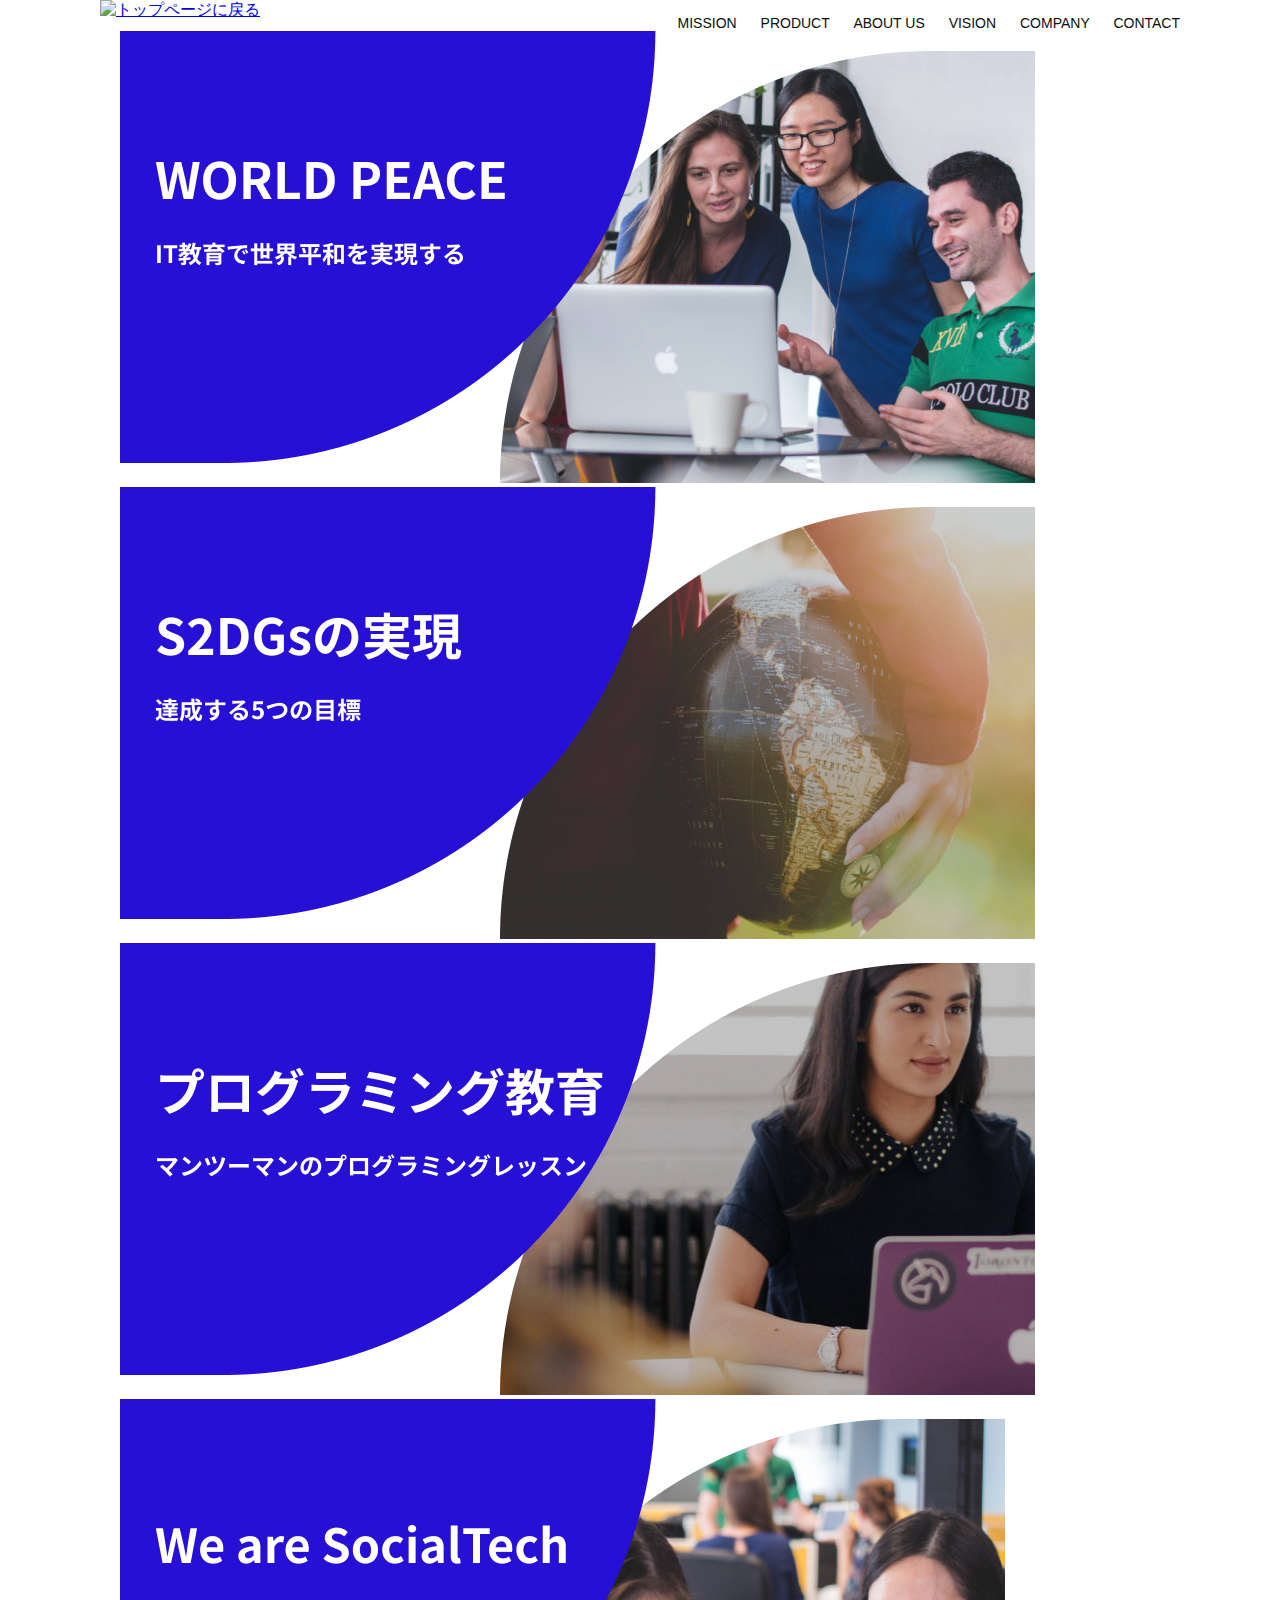
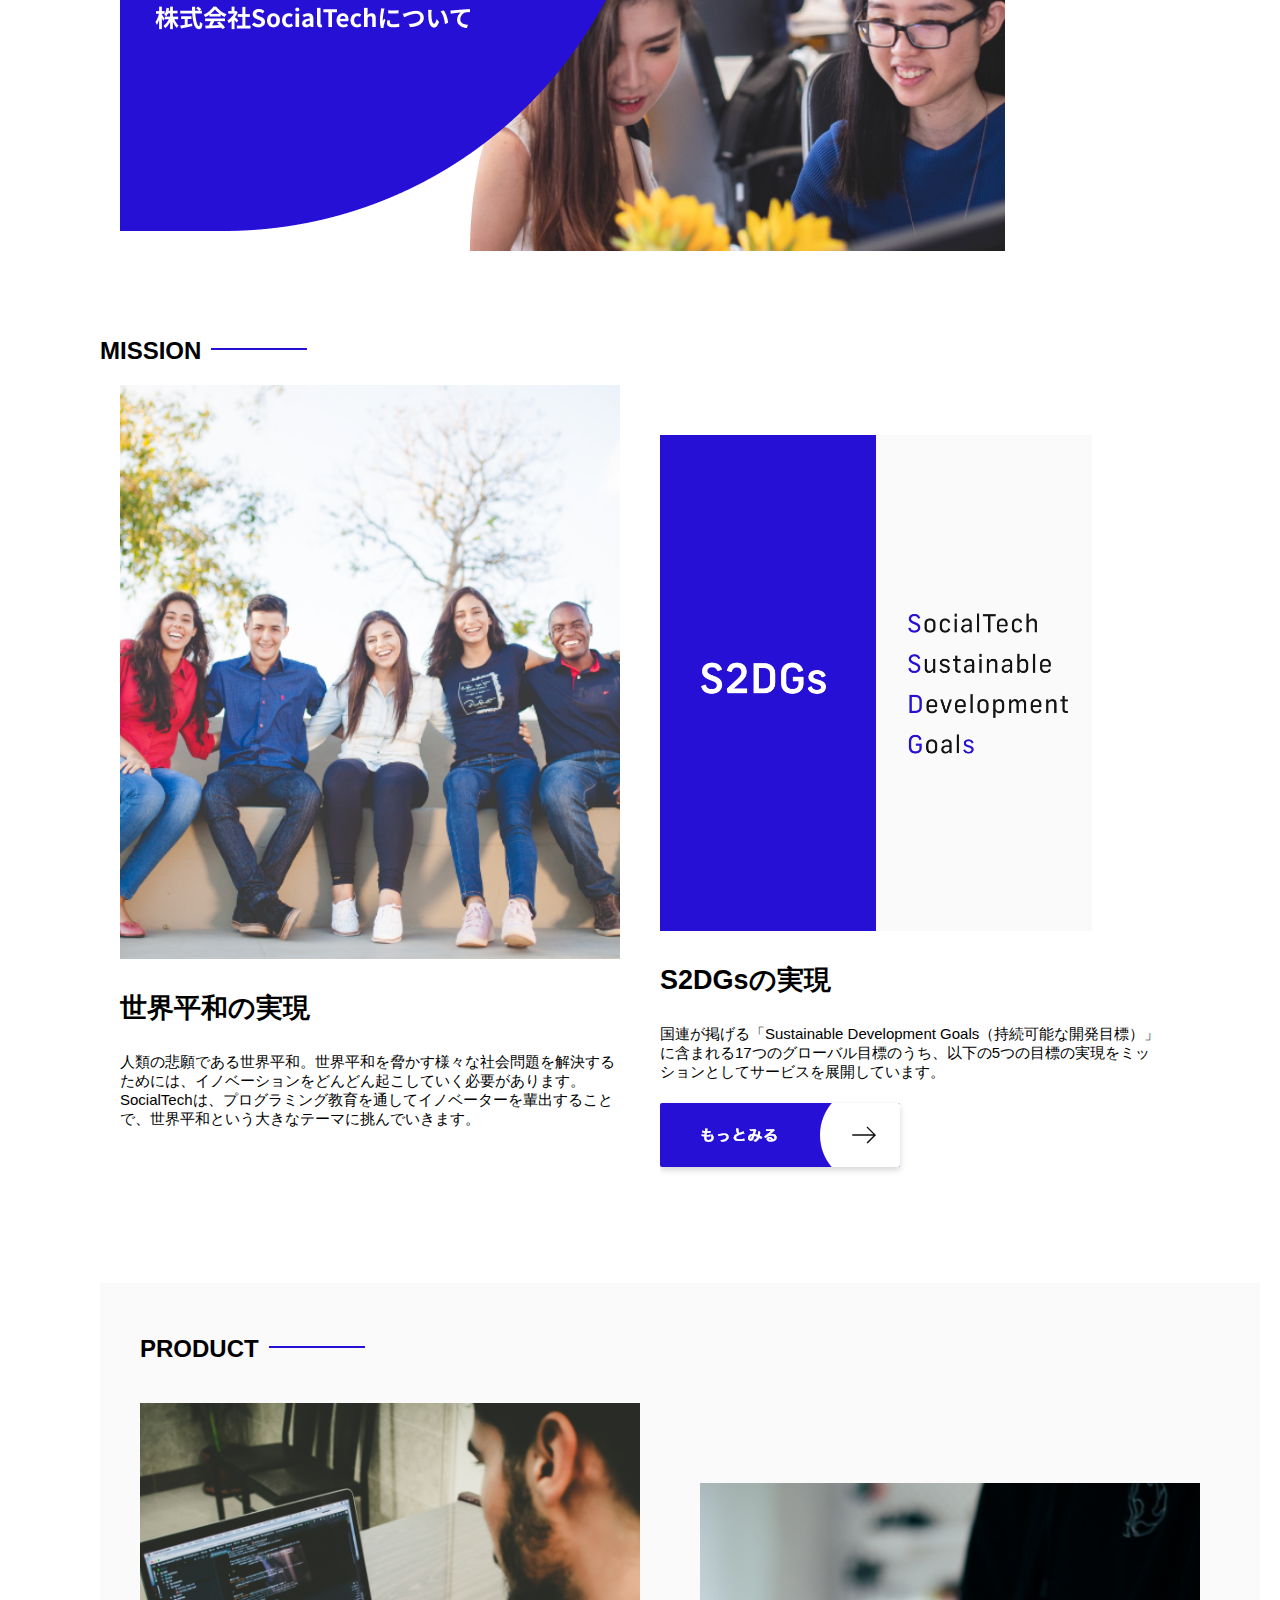
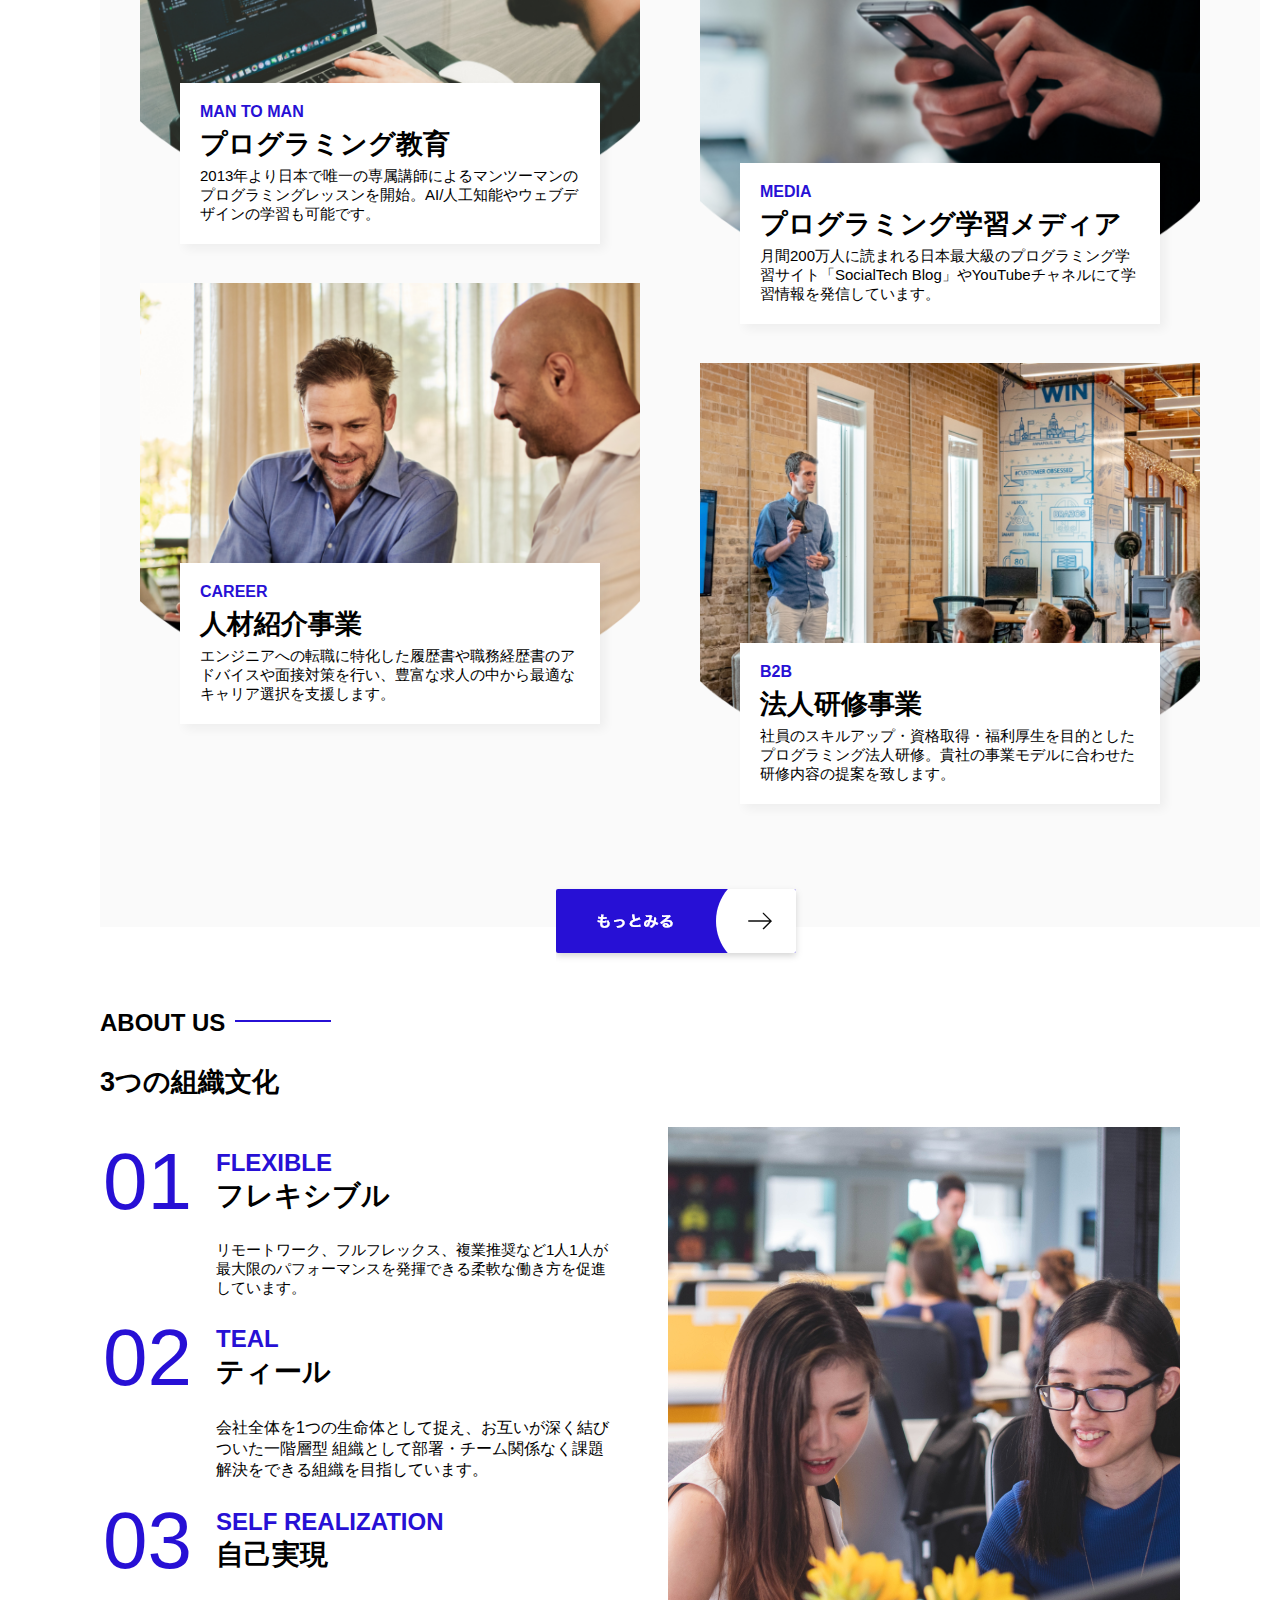
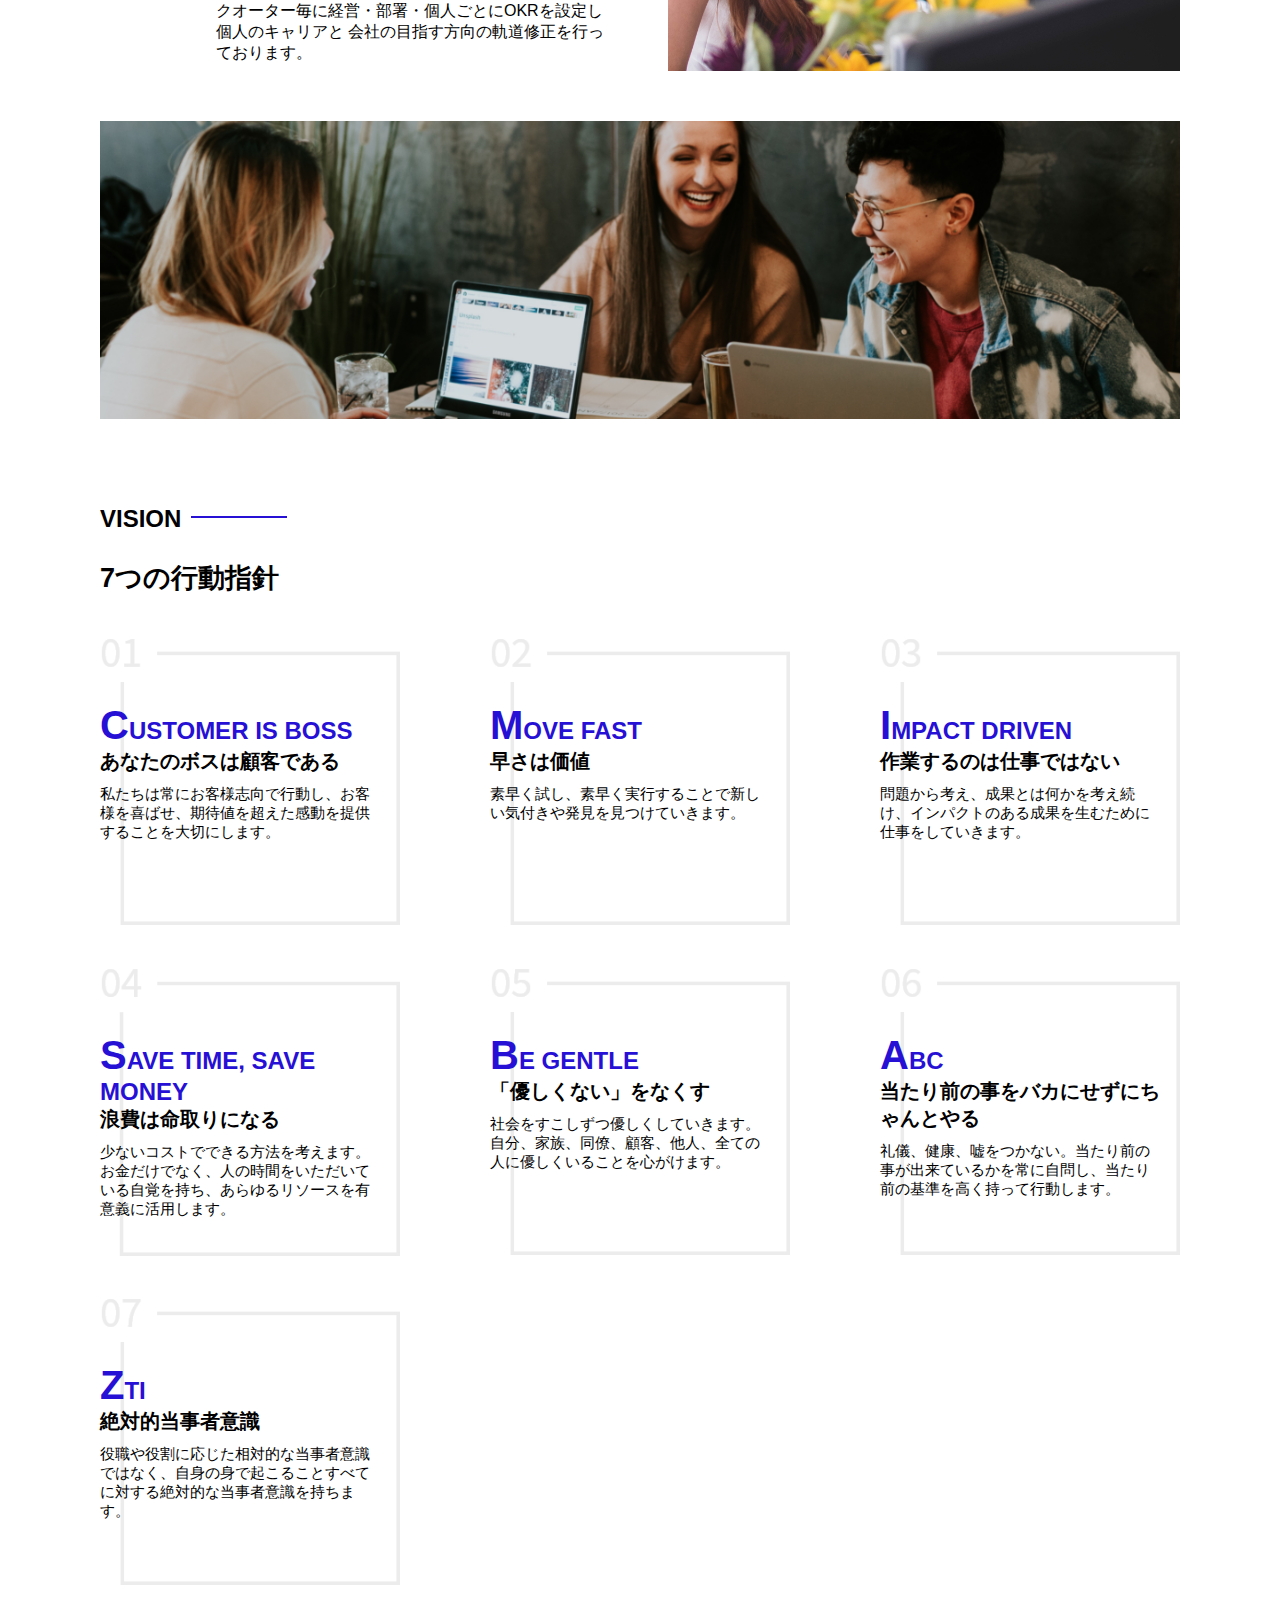
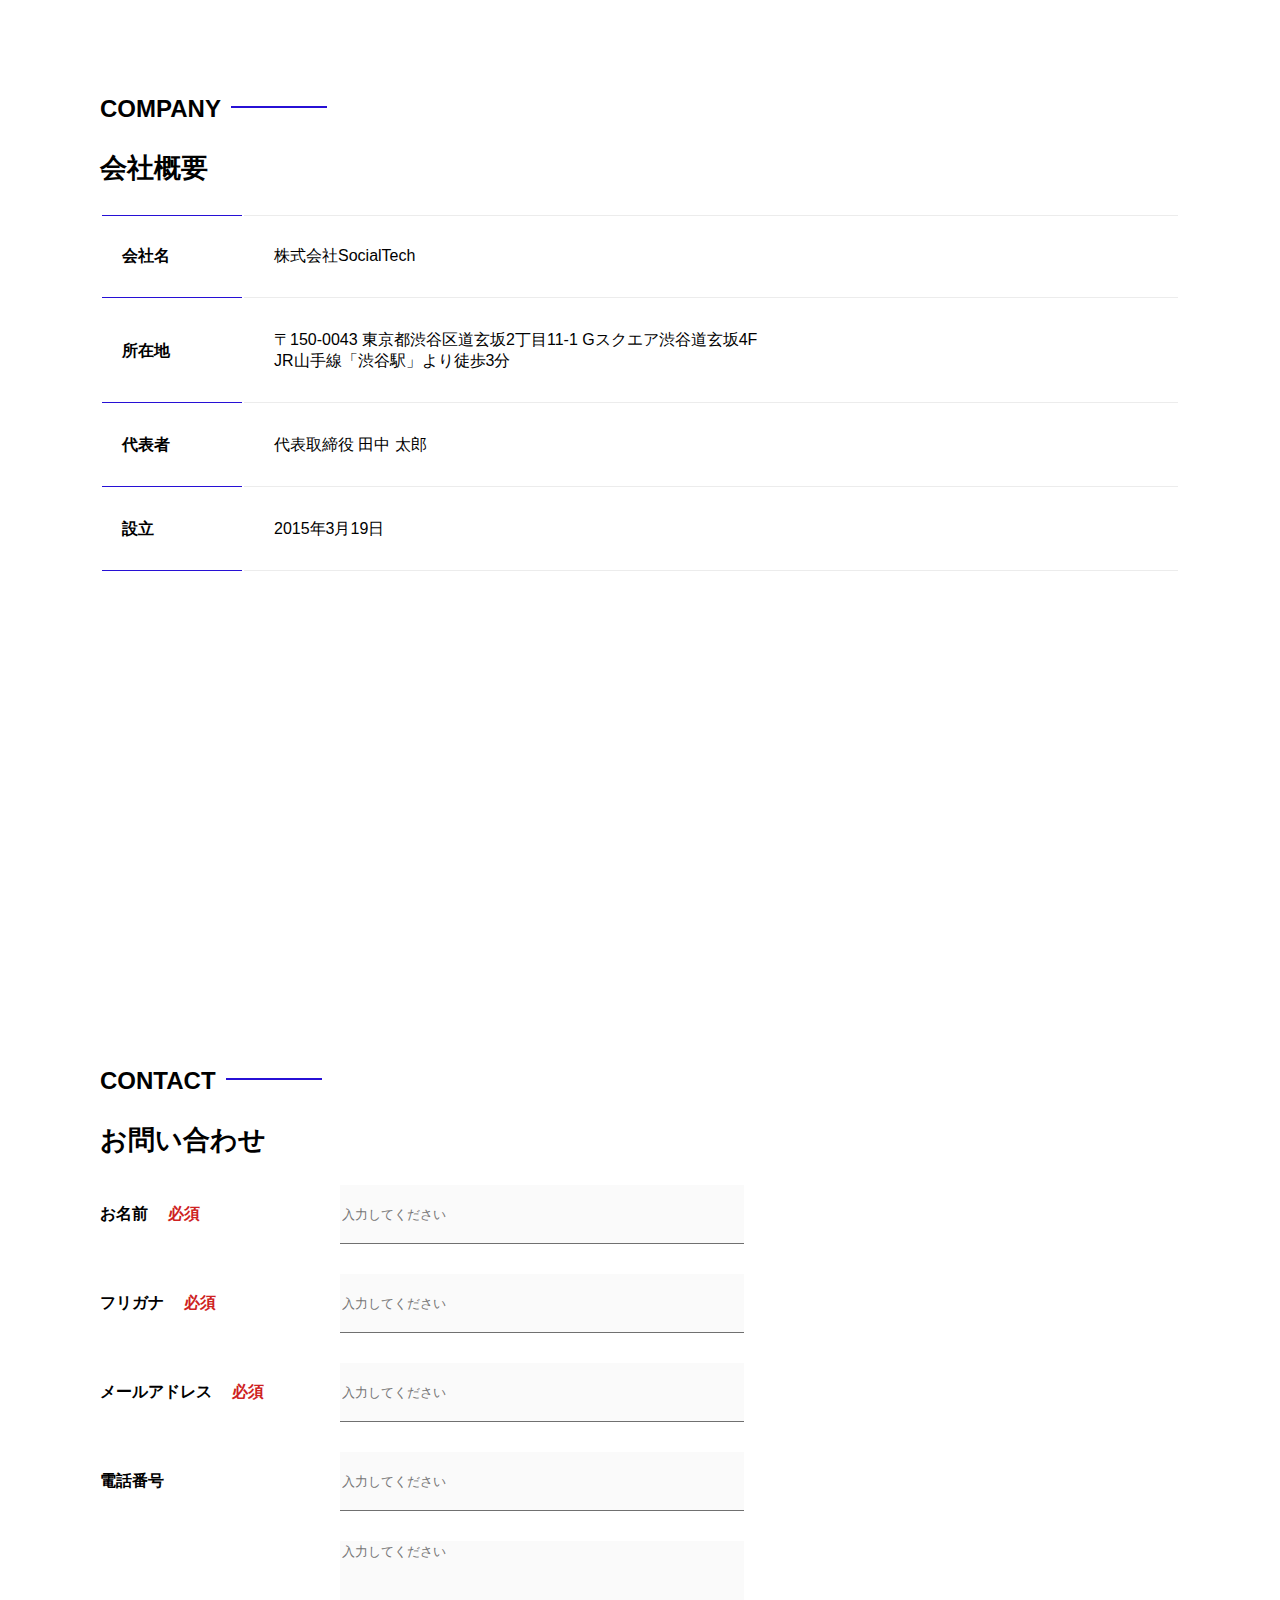
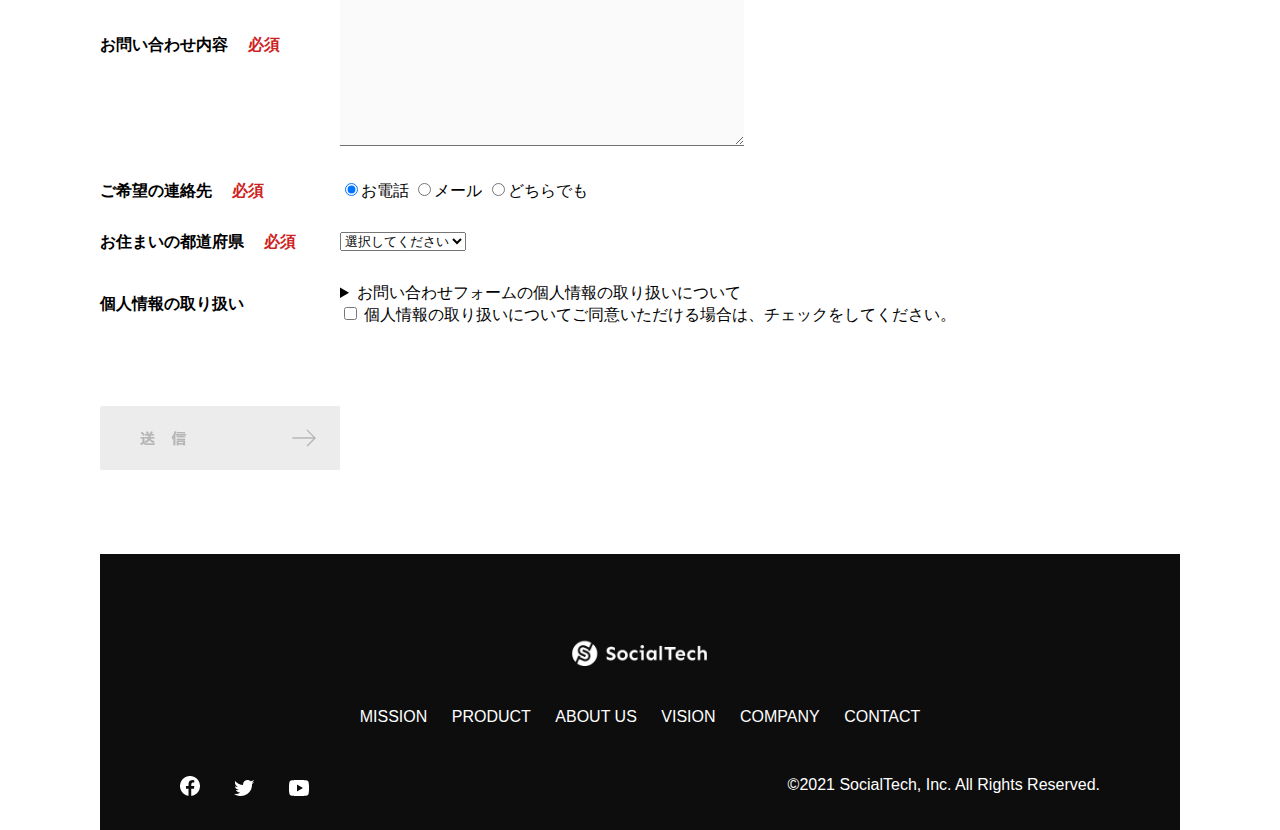
==== commit b58eb7e8: "Add files via upload" ====
--- a/kadai_005/index.html
+++ b/kadai_005/index.html
@@ -376,6 +376,63 @@
                     </div>
                     <div>
                         <div class="contact-heading">
+                            <label class="contact-label">お住まいの都道府県<span class="contact-span">必須</span></label>
+                        </div>
+                        <div>
+                            <select id="prefecture">
+                                <option value="">選択してください</option>
+                                <option value="北海道">北海道</option>
+                                <option value="青森県">青森県</option>
+                                <option value="岩手県">岩手県</option>
+                                <option value="宮城県">宮城県</option>
+                                <option value="秋田県">秋田県</option>
+                                <option value="山形県">山形県</option>
+                                <option value="福島県">福島県</option>
+                                <option value="茨城県">茨城県</option>
+                                <option value="栃木県">栃木県</option>
+                                <option value="群馬県">群馬県</option>
+                                <option value="埼玉県">埼玉県</option>
+                                <option value="千葉県">千葉県</option>
+                                <option value="東京都">東京都</option>
+                                <option value="神奈川県">神奈川県</option>
+                                <option value="新潟県">新潟県</option>
+                                <option value="富山県">富山県</option>
+                                <option value="石川県">石川県</option>
+                                <option value="福井県">福井県</option>
+                                <option value="山梨県">山梨県</option>
+                                <option value="長野県">長野県</option>
+                                <option value="岐阜県">岐阜県</option>
+                                <option value="静岡県">静岡県</option>
+                                <option value="愛知県">愛知県</option>
+                                <option value="三重県">三重県</option>
+                                <option value="滋賀県">滋賀県</option>
+                                <option value="京都府">京都府</option>
+                                <option value="大阪府">大阪府</option>
+                                <option value="兵庫県">兵庫県</option>
+                                <option value="奈良県">奈良県</option>
+                                <option value="和歌山県">和歌山県</option>
+                                <option value="鳥取県">鳥取県</option>
+                                <option value="島根県">島根県</option>
+                                <option value="岡山県">岡山県</option>
+                                <option value="広島県">広島県</option>
+                                <option value="山口県">山口県</option>
+                                <option value="徳島県">徳島県</option>
+                                <option value="香川県">香川県</option>
+                                <option value="愛媛県">愛媛県</option>
+                                <option value="高知県">高知県</option>
+                                <option value="福岡県">福岡県</option>
+                                <option value="佐賀県">佐賀県</option>
+                                <option value="長崎県">長崎県</option>
+                                <option value="熊本県">熊本県</option>
+                                <option value="大分県">大分県</option>
+                                <option value="宮崎県">宮崎県</option>
+                                <option value="鹿児島県">鹿児島県</option>
+                                <option value="沖縄県">沖縄県</option>
+                            </select>
+                        </div>
+                    </div>
+                    <div>
+                        <div class="contact-heading">
                             <label class="contact-label">個人情報の取り扱い</label>
                         </div>
                         <div>
